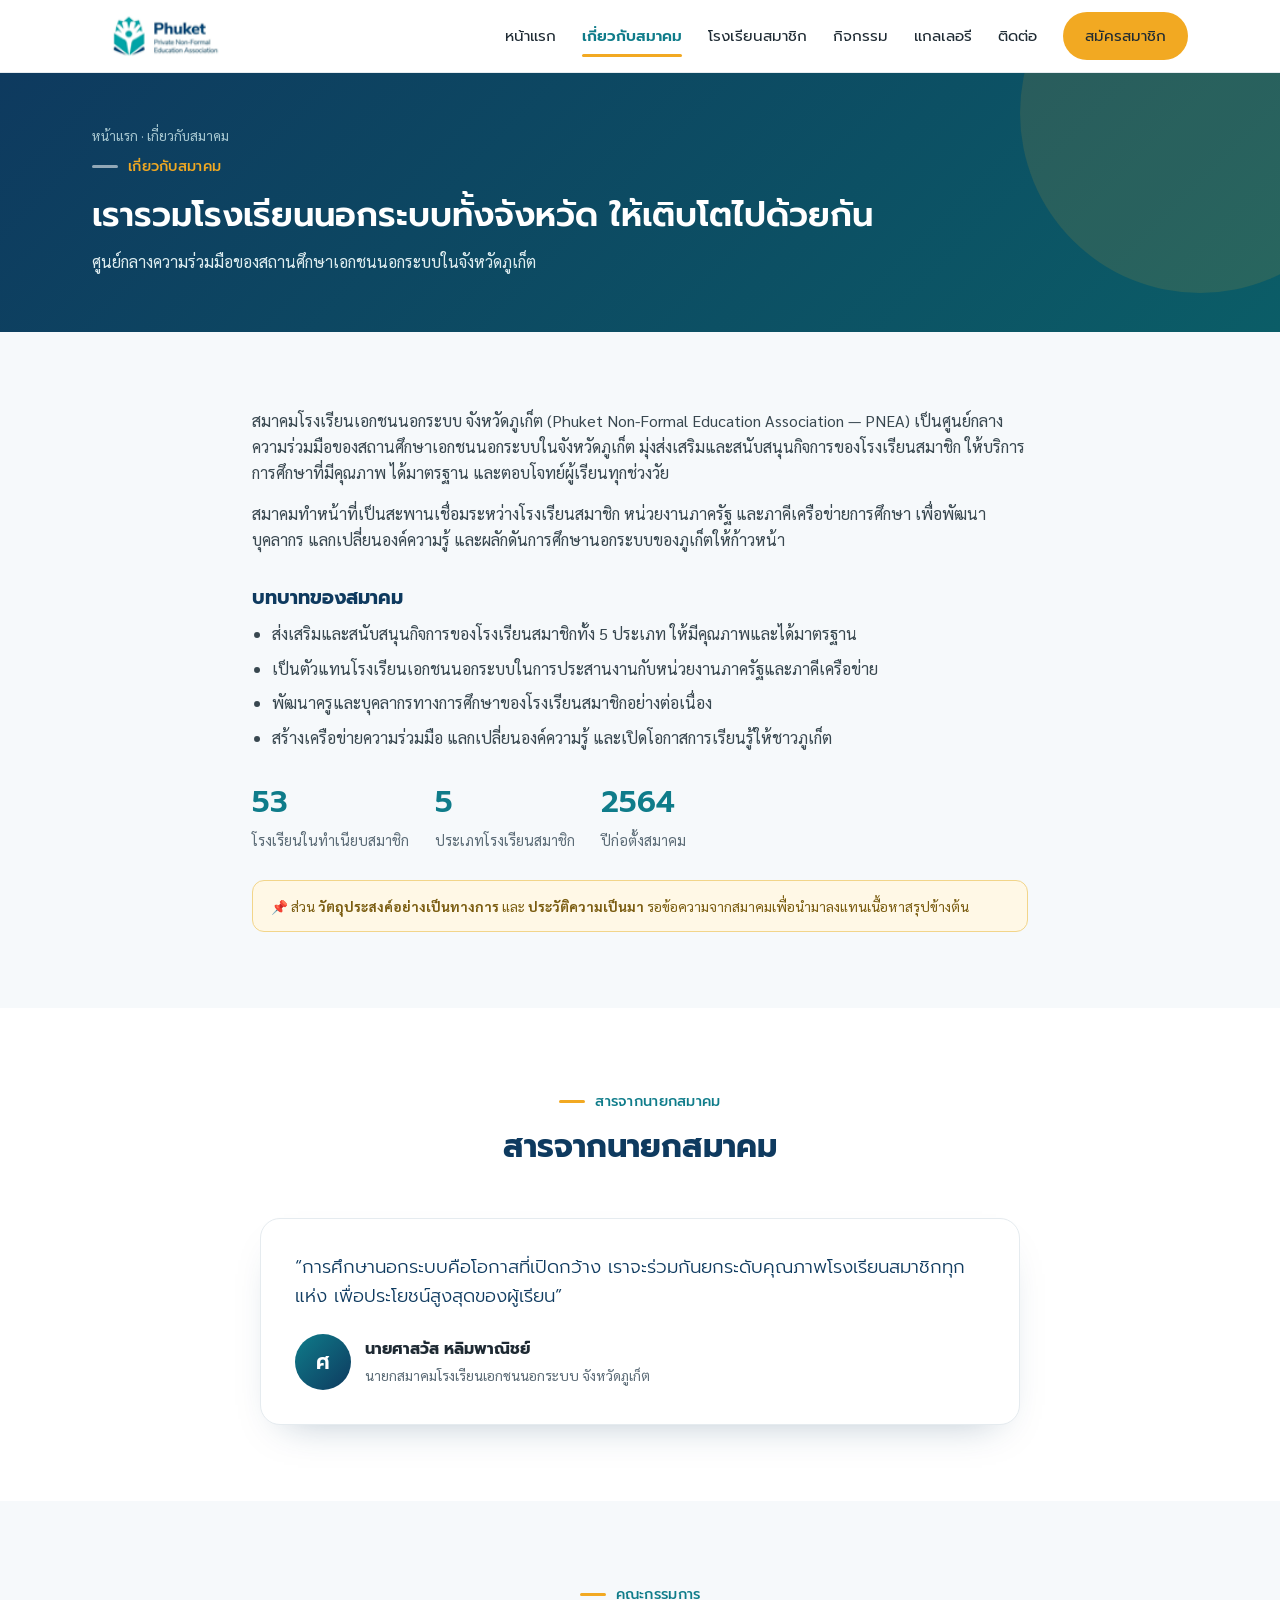
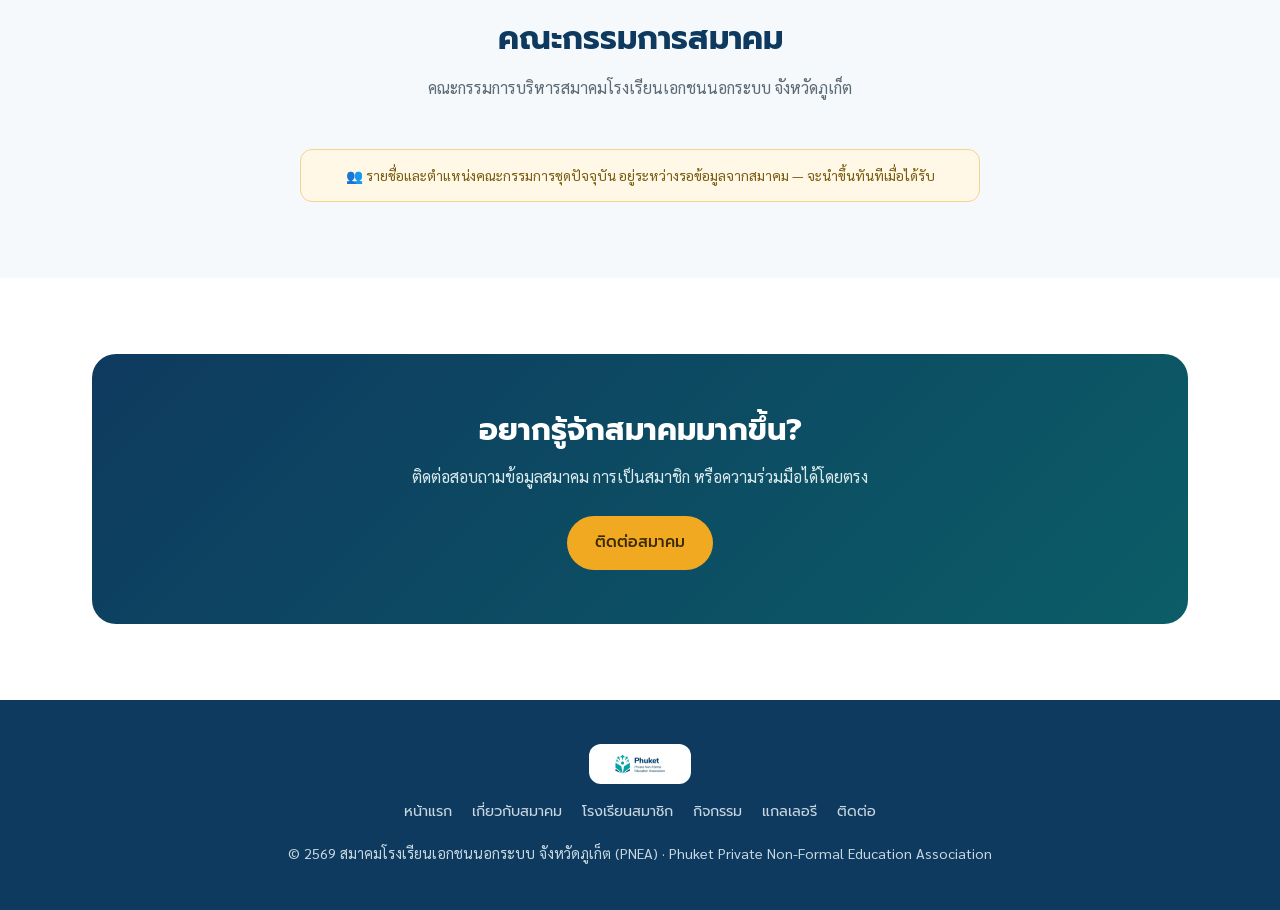
==== about.html @ 34551231 "content: ทำเนียบ 130 แห่ง — เพิ่มการ์ดจากทะเบียน สช." ====
<!DOCTYPE html>
<html lang="th">
<head>
<meta charset="UTF-8">
<meta name="viewport" content="width=device-width, initial-scale=1.0">
<title>เกี่ยวกับสมาคม | PNEA สมาคมโรงเรียนเอกชนนอกระบบ จังหวัดภูเก็ต</title>
<meta name="description" content="ทำความรู้จักสมาคมโรงเรียนเอกชนนอกระบบ จังหวัดภูเก็ต (PNEA) — บทบาท พันธกิจ และสารจากนายกสมาคม">
<link rel="preconnect" href="https://fonts.googleapis.com">
<link rel="preconnect" href="https://fonts.gstatic.com" crossorigin>
<link href="https://fonts.googleapis.com/css2?family=Prompt:wght@300;400;500;600;700&family=Sarabun:wght@300;400;500;600&display=swap" rel="stylesheet">
<!-- social/meta -->
<link rel="icon" type="image/png" href="img/favicon.png">
<link rel="apple-touch-icon" href="img/favicon.png">
<meta property="og:type" content="website">
<meta property="og:site_name" content="PNEA — สมาคมโรงเรียนเอกชนนอกระบบ จังหวัดภูเก็ต">
<meta property="og:locale" content="th_TH">
<meta property="og:title" content="เกี่ยวกับสมาคม | PNEA สมาคมโรงเรียนเอกชนนอกระบบ จังหวัดภูเก็ต">
<meta property="og:description" content="ทำความรู้จักสมาคมโรงเรียนเอกชนนอกระบบ จังหวัดภูเก็ต (PNEA) — บทบาท พันธกิจ และสารจากนายกสมาคม">
<meta property="og:url" content="https://satjah.github.io/phuket-pnea/about.html">
<meta property="og:image" content="https://satjah.github.io/phuket-pnea/img/og.jpg">
<meta name="twitter:card" content="summary_large_image">
<link rel="canonical" href="https://satjah.github.io/phuket-pnea/about.html">
<link rel="stylesheet" href="css/style.css">
</head>
<body>

<header>
  <nav class="wrap">
    <a class="logo" href="index.html">
      <img src="img/logo-nav.png" alt="PNEA – สมาคมโรงเรียนเอกชนนอกระบบ จังหวัดภูเก็ต" class="logo-img">
    </a>
    <div class="nav-links">
      <a href="index.html">หน้าแรก</a>
      <a href="about.html" class="active">เกี่ยวกับสมาคม</a>
      <a href="members.html">โรงเรียนสมาชิก</a>
      <a href="activities.html">กิจกรรม</a>
      <a href="gallery.html">แกลเลอรี</a>
      <a href="contact.html">ติดต่อ</a>
      <a href="members.html#join" class="btn btn-gold" style="padding:9px 20px">สมัครสมาชิก</a>
    </div>
    <button class="nav-toggle" aria-label="เมนู" aria-expanded="false">☰</button>
  </nav>
</header>

<div class="page-hero">
  <div class="wrap">
    <div class="crumb"><a href="index.html">หน้าแรก</a> · เกี่ยวกับสมาคม</div>
    <div class="eyebrow">เกี่ยวกับสมาคม</div>
    <h1>เรารวมโรงเรียนนอกระบบทั้งจังหวัด ให้เติบโตไปด้วยกัน</h1>
    <p>ศูนย์กลางความร่วมมือของสถานศึกษาเอกชนนอกระบบในจังหวัดภูเก็ต</p>
  </div>
</div>

<section>
  <div class="wrap prose">
    <p>สมาคมโรงเรียนเอกชนนอกระบบ จังหวัดภูเก็ต (Phuket Non-Formal Education Association — PNEA)
       เป็นศูนย์กลางความร่วมมือของสถานศึกษาเอกชนนอกระบบในจังหวัดภูเก็ต มุ่งส่งเสริมและสนับสนุนกิจการของโรงเรียนสมาชิก
       ให้บริการการศึกษาที่มีคุณภาพ ได้มาตรฐาน และตอบโจทย์ผู้เรียนทุกช่วงวัย</p>
    <p>สมาคมทำหน้าที่เป็นสะพานเชื่อมระหว่างโรงเรียนสมาชิก หน่วยงานภาครัฐ และภาคีเครือข่ายการศึกษา
       เพื่อพัฒนาบุคลากร แลกเปลี่ยนองค์ความรู้ และผลักดันการศึกษานอกระบบของภูเก็ตให้ก้าวหน้า</p>

    <h3>บทบาทของสมาคม</h3>
    <ul>
      <li>ส่งเสริมและสนับสนุนกิจการของโรงเรียนสมาชิกทั้ง 5 ประเภท ให้มีคุณภาพและได้มาตรฐาน</li>
      <li>เป็นตัวแทนโรงเรียนเอกชนนอกระบบในการประสานงานกับหน่วยงานภาครัฐและภาคีเครือข่าย</li>
      <li>พัฒนาครูและบุคลากรทางการศึกษาของโรงเรียนสมาชิกอย่างต่อเนื่อง</li>
      <li>สร้างเครือข่ายความร่วมมือ แลกเปลี่ยนองค์ความรู้ และเปิดโอกาสการเรียนรู้ให้ชาวภูเก็ต</li>
    </ul>

    <div class="stat-row">
      <div class="stat"><b class="n-schools">53</b><span>โรงเรียนในทำเนียบสมาชิก</span></div>
      <div class="stat"><b>5</b><span>ประเภทโรงเรียนสมาชิก</span></div>
      <div class="stat"><b>2564</b><span>ปีก่อตั้งสมาคม</span></div>
    </div>

    <div class="note">📌 ส่วน <b>วัตถุประสงค์อย่างเป็นทางการ</b> และ <b>ประวัติความเป็นมา</b> รอข้อความจากสมาคมเพื่อนำมาลงแทนเนื้อหาสรุปข้างต้น</div>
  </div>
</section>

<section class="sec-white">
  <div class="wrap">
    <div class="sec-head">
      <div class="eyebrow">สารจากนายกสมาคม</div>
      <h2>สารจากนายกสมาคม</h2>
    </div>
    <div class="about-card" style="max-width:760px;margin:0 auto">
      <div class="quote">“การศึกษานอกระบบคือโอกาสที่เปิดกว้าง เราจะร่วมกันยกระดับคุณภาพโรงเรียนสมาชิกทุกแห่ง เพื่อประโยชน์สูงสุดของผู้เรียน”</div>
      <div class="prez">
        <div class="avatar">ศ</div>
        <div>
          <b>นายศาสวัส หลิมพาณิชย์</b>
          <span>นายกสมาคมโรงเรียนเอกชนนอกระบบ จังหวัดภูเก็ต</span>
        </div>
      </div>
    </div>
  </div>
</section>

<section>
  <div class="wrap">
    <div class="sec-head">
      <div class="eyebrow">คณะกรรมการ</div>
      <h2>คณะกรรมการสมาคม</h2>
      <p>คณะกรรมการบริหารสมาคมโรงเรียนเอกชนนอกระบบ จังหวัดภูเก็ต</p>
    </div>
    <div class="note center">👥 รายชื่อและตำแหน่งคณะกรรมการชุดปัจจุบัน อยู่ระหว่างรอข้อมูลจากสมาคม — จะนำขึ้นทันทีเมื่อได้รับ</div>
  </div>
</section>

<section class="sec-white">
  <div class="wrap">
    <div class="join">
      <h2>อยากรู้จักสมาคมมากขึ้น?</h2>
      <p>ติดต่อสอบถามข้อมูลสมาคม การเป็นสมาชิก หรือความร่วมมือได้โดยตรง</p>
      <a href="contact.html" class="btn btn-gold">ติดต่อสมาคม</a>
    </div>
  </div>
</section>

<footer>
  <div class="wrap">
    <a class="logo foot-logo" href="index.html"><img src="img/logo-nav.png" alt="PNEA – สมาคมโรงเรียนเอกชนนอกระบบ จังหวัดภูเก็ต"></a>
    <div class="foot-nav">
      <a href="index.html">หน้าแรก</a>
      <a href="about.html">เกี่ยวกับสมาคม</a>
      <a href="members.html">โรงเรียนสมาชิก</a>
      <a href="activities.html">กิจกรรม</a>
      <a href="gallery.html">แกลเลอรี</a>
      <a href="contact.html">ติดต่อ</a>
    </div>
    <p>© 2569 สมาคมโรงเรียนเอกชนนอกระบบ จังหวัดภูเก็ต (PNEA) · Phuket Private Non-Formal Education Association</p>
  </div>
</footer>

<script src="js/main.js"></script>
</body>
</html>
---- css/style.css ----
/* PNEA — สมาคมโรงเรียนเอกชนนอกระบบ จังหวัดภูเก็ต
   stylesheet ร่วมของทุกหน้า (multi-page) */

:root{
  --navy:#0e3a5f; --teal:#0f7c8a; --teal-dk:#0b5d67;
  --gold:#f2a922; --gold-dk:#d68f10;
  --ink:#1e2a33; --muted:#5b6b76; --line:#e5ebef;
  --bg:#f6f9fb; --white:#ffffff;
  --wrap:1140px;
}
*{margin:0;padding:0;box-sizing:border-box}
html{scroll-behavior:smooth}
body{font-family:'Sarabun',system-ui,-apple-system,'Segoe UI',sans-serif;color:var(--ink);background:var(--bg);line-height:1.65}
/* ไทยมีสระบน+วรรณยุกต์ซ้อน 2 ชั้น — line-height 1.3 แบบ Latin จะชนกันเวลาพาดหัว 2 บรรทัด */
h1,h2,h3,.brand-name{font-family:'Prompt',sans-serif;line-height:1.45;text-wrap:balance}
a{color:inherit;text-decoration:none}
img{max-width:100%}
.wrap{max-width:var(--wrap);margin:0 auto;padding:0 22px}
.btn{display:inline-block;padding:12px 26px;border-radius:999px;font-family:'Prompt';font-weight:500;font-size:.98rem;transition:.2s;cursor:pointer;border:2px solid transparent}
.btn-gold{background:var(--gold);color:#3a2a00}
.btn-gold:hover{background:var(--gold-dk)}
.btn-ghost{border-color:rgba(255,255,255,.55);color:#fff}
.btn-ghost:hover{background:rgba(255,255,255,.12)}
.btn-line{border-color:var(--teal);color:var(--teal-dk)}
.btn-line:hover{background:var(--teal);color:#fff}
/* ห้าม letter-spacing กับตัวไทย — สระ/วรรณยุกต์จะลอยแยกจากพยัญชนะ ใช้ขีดทองนำสายตาแทน */
.eyebrow{display:inline-flex;align-items:center;gap:10px;font-family:'Prompt';font-weight:500;font-size:.9rem;letter-spacing:.02em;color:var(--teal)}
.eyebrow::before{content:"";width:26px;height:3px;border-radius:3px;background:var(--gold);flex:none}
.hero .eyebrow::before,.page-hero .eyebrow::before{background:rgba(255,255,255,.55)}

/* ===== NAV ===== */
header{position:sticky;top:0;z-index:50;background:rgba(255,255,255,.92);backdrop-filter:blur(8px);border-bottom:1px solid var(--line)}
nav{display:flex;align-items:center;justify-content:space-between;height:72px}
.logo{display:flex;align-items:center;gap:12px}
.logo-img{height:46px;width:auto;display:block}
.brand-name{font-weight:600;font-size:1.02rem;color:var(--navy);line-height:1.15}
.brand-name small{display:block;font-family:'Sarabun';font-weight:400;font-size:.72rem;color:var(--muted);letter-spacing:.02em}
.nav-links{display:flex;gap:26px;align-items:center}
.nav-links a{font-family:'Prompt';font-weight:400;font-size:.95rem;color:var(--ink);transition:.2s}
.nav-links a:hover{color:var(--teal)}
.nav-links a.active{color:var(--teal);font-weight:600}
.nav-links a.btn.active{color:#3a2a00}
.nav-toggle{display:none;font-size:1.6rem;background:none;border:none;color:var(--navy);cursor:pointer;line-height:1}
@media(min-width:901px){
  .nav-links a{position:relative}
  .nav-links a.active:not(.btn)::after{content:"";position:absolute;left:0;right:0;bottom:-8px;height:3px;border-radius:3px;background:var(--gold)}
}
@media(max-width:900px){
  .nav-toggle{display:block}
  .nav-links{display:none;position:absolute;top:72px;left:0;right:0;flex-direction:column;align-items:flex-start;gap:0;background:#fff;border-bottom:1px solid var(--line);padding:8px 22px 18px;box-shadow:0 18px 30px -22px rgba(14,58,95,.5)}
  .nav-links.open{display:flex}
  .nav-links a{padding:11px 0;width:100%;border-bottom:1px solid var(--line)}
  .nav-links a.btn{margin-top:12px;border-bottom:none;width:auto;padding:9px 20px}
}

/* ===== HERO (หน้าแรก) ===== */
.hero{position:relative;color:#fff;background:linear-gradient(135deg,var(--navy) 0%,var(--teal-dk) 60%,var(--teal) 100%);overflow:hidden}
.hero::after{content:"";position:absolute;right:-120px;top:-120px;width:420px;height:420px;border-radius:50%;background:rgba(242,169,34,.14)}
.hero::before{content:"";position:absolute;left:-90px;bottom:-140px;width:340px;height:340px;border-radius:50%;background:rgba(255,255,255,.06)}
.hero-inner{position:relative;z-index:2;padding:86px 0 96px;max-width:760px}
.hero .eyebrow{color:var(--gold)}
.hero h1{font-size:2.7rem;font-weight:600;margin:14px 0 18px}
.hero p{font-size:1.12rem;color:#dfeef1;max-width:620px;margin-bottom:32px}
.hero-cta{display:flex;gap:14px;flex-wrap:wrap}
/* ตัวเลขจริงใต้ CTA — จำนวนโรงเรียนถูก sync โดย scripts/build_members.py (class n-schools) */
.hero-stats{display:flex;gap:30px;margin-top:40px;flex-wrap:wrap}
.hero-stats .hs{padding-left:14px;border-left:2px solid rgba(242,169,34,.5)}
.hero-stats .hs b{display:block;font-family:'Prompt';font-weight:600;font-size:1.65rem;color:var(--gold);line-height:1.2}
.hero-stats .hs span{font-size:.84rem;color:#c8dfe4}
@media(max-width:600px){.hero h1{font-size:2rem}.hero-stats{gap:18px 26px;margin-top:32px}}

/* ===== PAGE HERO (หน้าใน) ===== */
.page-hero{position:relative;color:#fff;background:linear-gradient(135deg,var(--navy) 0%,var(--teal-dk) 100%);overflow:hidden}
.page-hero::after{content:"";position:absolute;right:-100px;top:-140px;width:360px;height:360px;border-radius:50%;background:rgba(242,169,34,.12)}
.page-hero .wrap{position:relative;z-index:2;padding:52px 22px 56px}
.page-hero .eyebrow{color:var(--gold)}
.page-hero h1{font-size:2.1rem;font-weight:600;margin:12px 0 10px}
.page-hero p{color:#dfeef1;max-width:640px}
.crumb{font-size:.84rem;color:#a9c9d2;margin-bottom:2px}
.crumb a:hover{color:#fff}
@media(max-width:600px){.page-hero h1{font-size:1.7rem}}

/* ===== SECTION ===== */
section{padding:76px 0}
section.tight{padding:56px 0}
.sec-head{text-align:center;max-width:680px;margin:0 auto 48px}
.sec-head h2{font-size:2rem;color:var(--navy);margin:10px 0 12px}
.sec-head p{color:var(--muted)}
.sec-white{background:var(--white)}
@media(max-width:600px){
  section{padding:52px 0}
  .sec-head{margin-bottom:32px}
}

/* ===== ABOUT ===== */
.about-grid{display:grid;grid-template-columns:1.1fr .9fr;gap:48px;align-items:center}
.about-grid p{margin-bottom:16px;color:#38474f}
.stat-row{display:flex;gap:26px;margin-top:26px;flex-wrap:wrap}
.stat b{font-family:'Prompt';font-weight:600;font-size:1.9rem;color:var(--teal);display:block}
.stat span{font-size:.9rem;color:var(--muted)}
.about-card{background:var(--white);border:1px solid var(--line);border-radius:20px;padding:34px;box-shadow:0 18px 40px -24px rgba(14,58,95,.35)}
.about-card .quote{font-family:'Prompt';font-weight:300;font-size:1.15rem;color:var(--navy);line-height:1.6;margin-bottom:22px}
.prez{display:flex;align-items:center;gap:14px}
.prez .avatar{width:56px;height:56px;border-radius:50%;background:linear-gradient(135deg,var(--teal),var(--navy));color:#fff;display:grid;place-items:center;font-family:'Prompt';font-weight:600;font-size:1.3rem}
.prez b{font-family:'Prompt';color:var(--ink);display:block}
.prez span{font-size:.86rem;color:var(--muted)}
@media(max-width:820px){.about-grid{grid-template-columns:1fr;gap:32px}}

/* กล่องข้อความยาว (หน้าเกี่ยวกับสมาคม) */
.prose{max-width:820px;margin:0 auto}
.prose h3{color:var(--navy);font-size:1.2rem;margin:30px 0 10px}
.prose p{color:#38474f;margin-bottom:14px}
.prose ul{margin:0 0 16px 20px;color:#38474f}
.prose li{margin-bottom:8px}

/* ===== CATEGORIES ===== */
.cat-grid{display:grid;grid-template-columns:repeat(5,1fr);gap:18px}
.cat{border:1px solid var(--line);border-radius:18px;padding:26px 18px;text-align:center;transition:.25s;background:var(--bg)}
.cat:hover{transform:translateY(-6px);box-shadow:0 22px 40px -26px rgba(15,124,138,.6);border-color:transparent}
.cat .ic{width:60px;height:60px;margin:0 auto 16px;border-radius:16px;display:grid;place-items:center;font-size:1.8rem;background:linear-gradient(135deg,#e8f5f7,#d5ebef)}
.cat h3{font-size:1.02rem;color:var(--navy);font-weight:600}
.cat p{font-size:.84rem;color:var(--muted);margin-top:6px}
@media(max-width:900px){.cat-grid{grid-template-columns:repeat(2,1fr)}}
@media(max-width:480px){.cat-grid{grid-template-columns:1fr}}

/* การ์ดประเภทสมาชิกแบบเต็ม (หน้าโรงเรียนสมาชิก) */
.cat-full{display:grid;grid-template-columns:repeat(2,1fr);gap:20px}
.cat-full .item{background:var(--white);border:1px solid var(--line);border-radius:18px;padding:26px;display:flex;gap:18px;align-items:flex-start}
.cat-full .ic{width:56px;height:56px;flex:none;border-radius:16px;display:grid;place-items:center;font-size:1.6rem;background:linear-gradient(135deg,#e8f5f7,#d5ebef)}
.cat-full h3{color:var(--navy);font-size:1.08rem;margin-bottom:6px}
.cat-full p{color:var(--muted);font-size:.92rem}
@media(max-width:820px){.cat-full{grid-template-columns:1fr}}

/* ===== ทำเนียบโรงเรียนสมาชิก (สร้างจาก data/schools/*.json) ===== */
.dir-tools{max-width:900px;margin:0 auto 30px;text-align:center}
/* 🔴 font-size ต้อง ≥16px ไม่งั้น iOS Safari ซูมหน้าจอเด้งทุกครั้งที่แตะช่องค้นหา */
#s-search{width:100%;max-width:520px;padding:13px 20px;border:1px solid var(--line);border-radius:999px;font-family:'Sarabun';font-size:16px;background:var(--white);color:var(--ink)}
#s-search:focus{outline:none;border-color:var(--teal);box-shadow:0 0 0 3px rgba(15,124,138,.12)}
.dir-filters{display:flex;flex-direction:column;gap:10px;align-items:center;margin:18px 0 12px}
.f-group{display:flex;flex-wrap:wrap;gap:8px;justify-content:center;align-items:center}
.f-label{font-family:'Prompt';font-size:.78rem;color:var(--muted);margin-right:4px}
.dir-empty{text-align:center;color:var(--muted);padding:34px 0}
.dir-filters .f{padding:7px 16px;border-radius:999px;border:1px solid var(--line);background:var(--white);font-family:'Prompt';font-size:.86rem;color:var(--muted);cursor:pointer;transition:.2s}
.dir-filters .f:hover{border-color:var(--teal);color:var(--teal-dk)}
.dir-filters .f.active{background:var(--teal);border-color:var(--teal);color:#fff}
.dir-count{font-size:.88rem;color:var(--muted)}
.dir-count b{font-family:'Prompt';color:var(--teal);font-size:1.05rem}
.dir-foot{max-width:760px;margin:30px auto 0;text-align:center;font-size:.85rem;color:var(--muted)}
.dir-foot a{color:var(--teal)}

.school-grid{display:grid;grid-template-columns:repeat(3,1fr);gap:20px}
@media(max-width:1000px){.school-grid{grid-template-columns:repeat(2,1fr)}}
@media(max-width:680px){.school-grid{grid-template-columns:1fr}}
.school{background:var(--white);border:1px solid var(--line);border-radius:18px;padding:22px;display:flex;flex-direction:column;transition:.25s}
.school:hover{box-shadow:0 22px 45px -30px rgba(14,58,95,.55);border-color:transparent}
.s-head{display:flex;gap:12px;align-items:flex-start}
.s-ic{width:42px;height:42px;flex:none;border-radius:12px;display:grid;place-items:center;font-size:1.25rem;background:linear-gradient(135deg,#e8f5f7,#d5ebef)}
.school h3{font-size:1rem;color:var(--navy);line-height:1.35}
.s-en{font-size:.78rem;color:var(--muted);margin-top:2px}
.s-cat{margin-left:auto;flex:none;font-family:'Prompt';font-size:.7rem;padding:4px 10px;border-radius:999px;background:#fdf3dd;color:#7a5c10;height:fit-content}
/* ป้ายแยกสมาชิกสมาคม ออกจากโรงเรียนที่ดึงมาจากทะเบียน สช. — ห้ามให้สองกลุ่มนี้ดูเหมือนกัน */
.s-badge{display:inline-block;margin-top:12px;font-family:'Prompt';font-size:.7rem;padding:3px 10px;border-radius:999px}
.s-badge.member{background:linear-gradient(135deg,#fdf3dd,#f8e6bd);color:#7a5c10;border:1px solid #eccf8e}
.s-badge.other{background:var(--bg);color:var(--muted);border:1px solid var(--line)}
.s-one{font-size:.9rem;color:#38474f;margin:12px 0}
.chips{display:flex;flex-wrap:wrap;gap:6px;margin-bottom:14px}
.chip{font-size:.74rem;padding:3px 10px;border-radius:999px;background:var(--bg);border:1px solid var(--line);color:var(--muted)}
.s-meta{font-size:.86rem;color:var(--muted);margin-bottom:14px}
.s-meta .m{display:flex;gap:8px;margin-bottom:6px;align-items:flex-start}
.s-meta .m span{flex:none}
.s-meta a{color:var(--teal-dk)}
.s-meta a:hover{color:var(--teal)}
.s-links{display:flex;flex-wrap:wrap;gap:8px;margin-top:auto}
.s-links a{font-family:'Prompt';font-size:.8rem;padding:6px 12px;border-radius:999px;border:1px solid var(--line);color:var(--teal-dk);transition:.2s}
.s-links a:hover{background:var(--teal);border-color:var(--teal);color:#fff}
/* สถานะ QA ภายใน — ต้องเห็นแต่ต้องไม่เด่นจนทำให้ทำเนียบดู "ยังไม่เสร็จ" */
.pending{display:inline-flex;align-items:center;gap:6px;margin-top:12px;font-size:.74rem;color:var(--muted)}
.pending::before{content:"";width:7px;height:7px;border-radius:50%;background:var(--gold);flex:none}

/* ===== ACTIVITIES ===== */
.act-grid{display:grid;grid-template-columns:repeat(3,1fr);gap:24px}
.act{background:var(--white);border:1px solid var(--line);border-radius:18px;overflow:hidden;transition:.25s;display:block}
.act:hover{box-shadow:0 22px 45px -28px rgba(14,58,95,.5)}
.act img.thumb{height:180px;width:100%;object-fit:cover;display:block}
.act .body{padding:22px}
.act .tag{font-size:.72rem;font-family:'Prompt';font-weight:600;letter-spacing:.06em;color:var(--gold-dk);text-transform:uppercase}
.act h3{font-size:1.06rem;color:var(--navy);margin:8px 0 8px}
.act p{font-size:.9rem;color:var(--muted)}
.act .more{display:inline-block;margin-top:12px;font-family:'Prompt';font-size:.86rem;color:var(--teal)}
@media(max-width:820px){.act-grid{grid-template-columns:1fr}}

/* รายการกิจกรรมแบบเต็ม (หน้ากิจกรรม) */
.act-row{display:grid;grid-template-columns:.9fr 1.1fr;gap:30px;align-items:center;background:var(--white);border:1px solid var(--line);border-radius:20px;overflow:hidden;margin-bottom:26px}
.act-row img{width:100%;height:100%;min-height:240px;object-fit:cover;display:block}
.act-row .body{padding:26px 30px 26px 6px}
.act-row .tag{font-size:.74rem;font-family:'Prompt';font-weight:600;letter-spacing:.06em;color:var(--gold-dk);text-transform:uppercase}
.act-row h3{font-size:1.25rem;color:var(--navy);margin:8px 0 10px}
.act-row p{color:#38474f;font-size:.96rem;margin-bottom:14px}
@media(max-width:820px){
  .act-row{grid-template-columns:1fr}
  .act-row img{min-height:200px}
  .act-row .body{padding:22px 24px 26px}
}

/* ===== GALLERY ===== */
.gallery-grid{display:grid;grid-template-columns:repeat(4,1fr);gap:12px}
.gallery-grid .gitem{display:block;border-radius:12px;overflow:hidden;aspect-ratio:4/3}
.gallery-grid img{width:100%;height:100%;object-fit:cover;transition:.35s}
.gallery-grid .gitem:hover img{transform:scale(1.07)}
@media(max-width:820px){.gallery-grid{grid-template-columns:repeat(2,1fr)}}

/* ===== JOIN ===== */
.join{background:linear-gradient(135deg,var(--navy),var(--teal-dk));color:#fff;border-radius:24px;padding:54px;text-align:center;position:relative;overflow:hidden}
.join h2{font-size:1.9rem;margin-bottom:12px}
.join p{color:#dbeaed;max-width:560px;margin:0 auto 26px}
@media(max-width:600px){.join{padding:38px 24px}}

/* ===== CONTACT ===== */
.contact-grid{display:grid;grid-template-columns:1fr 1fr;gap:44px}
.contact-item{display:flex;gap:14px;margin-bottom:20px;align-items:flex-start}
.contact-item .ic{width:44px;height:44px;flex:none;border-radius:12px;background:#e8f5f7;color:var(--teal-dk);display:grid;place-items:center;font-size:1.2rem}
.contact-item b{font-family:'Prompt';display:block;color:var(--navy)}
.contact-item span,.contact-item a{color:var(--muted);font-size:.94rem}
.contact-item a:hover{color:var(--teal)}
.map-ph{background:var(--bg);border:1px dashed var(--line);border-radius:18px;display:grid;place-items:center;color:#9fb0ba;font-family:'Prompt';min-height:260px;text-align:center;padding:20px}
.map-live{border-style:solid;cursor:pointer;transition:.2s;color:var(--muted)}
.map-live:hover{border-color:var(--teal);box-shadow:0 14px 30px -22px rgba(15,124,138,.5)}
@media(max-width:820px){.contact-grid{grid-template-columns:1fr;gap:28px}}

/* ===== FOOTER ===== */
footer{background:var(--navy);color:#c9d8e0;padding:44px 0;text-align:center;font-size:.9rem}
footer .logo{justify-content:center;margin-bottom:14px}
footer .brand-name{color:#fff}
footer a{color:var(--gold)}
.foot-logo img{height:40px;background:#fff;padding:9px 16px;border-radius:12px;display:block}
.foot-nav{display:flex;gap:20px;justify-content:center;flex-wrap:wrap;margin:16px 0 18px}
.foot-nav a{color:#c9d8e0;font-family:'Prompt';font-size:.9rem}
.foot-nav a:hover{color:#fff}

/* กล่องหมายเหตุ "รอข้อมูลจากสมาคม" */
.note{background:#fff8e6;border:1px solid #f2d58a;border-radius:12px;padding:14px 18px;font-size:.86rem;color:#7a5c10;margin-top:26px}
.note.center{max-width:680px;margin:26px auto 0;text-align:center}

/* ===== เคารพผู้ใช้ที่ปิดแอนิเมชันในระบบ ===== */
@media(prefers-reduced-motion:reduce){
  html{scroll-behavior:auto}
  *,*::before,*::after{transition:none!important;animation:none!important;transform:none!important}
}
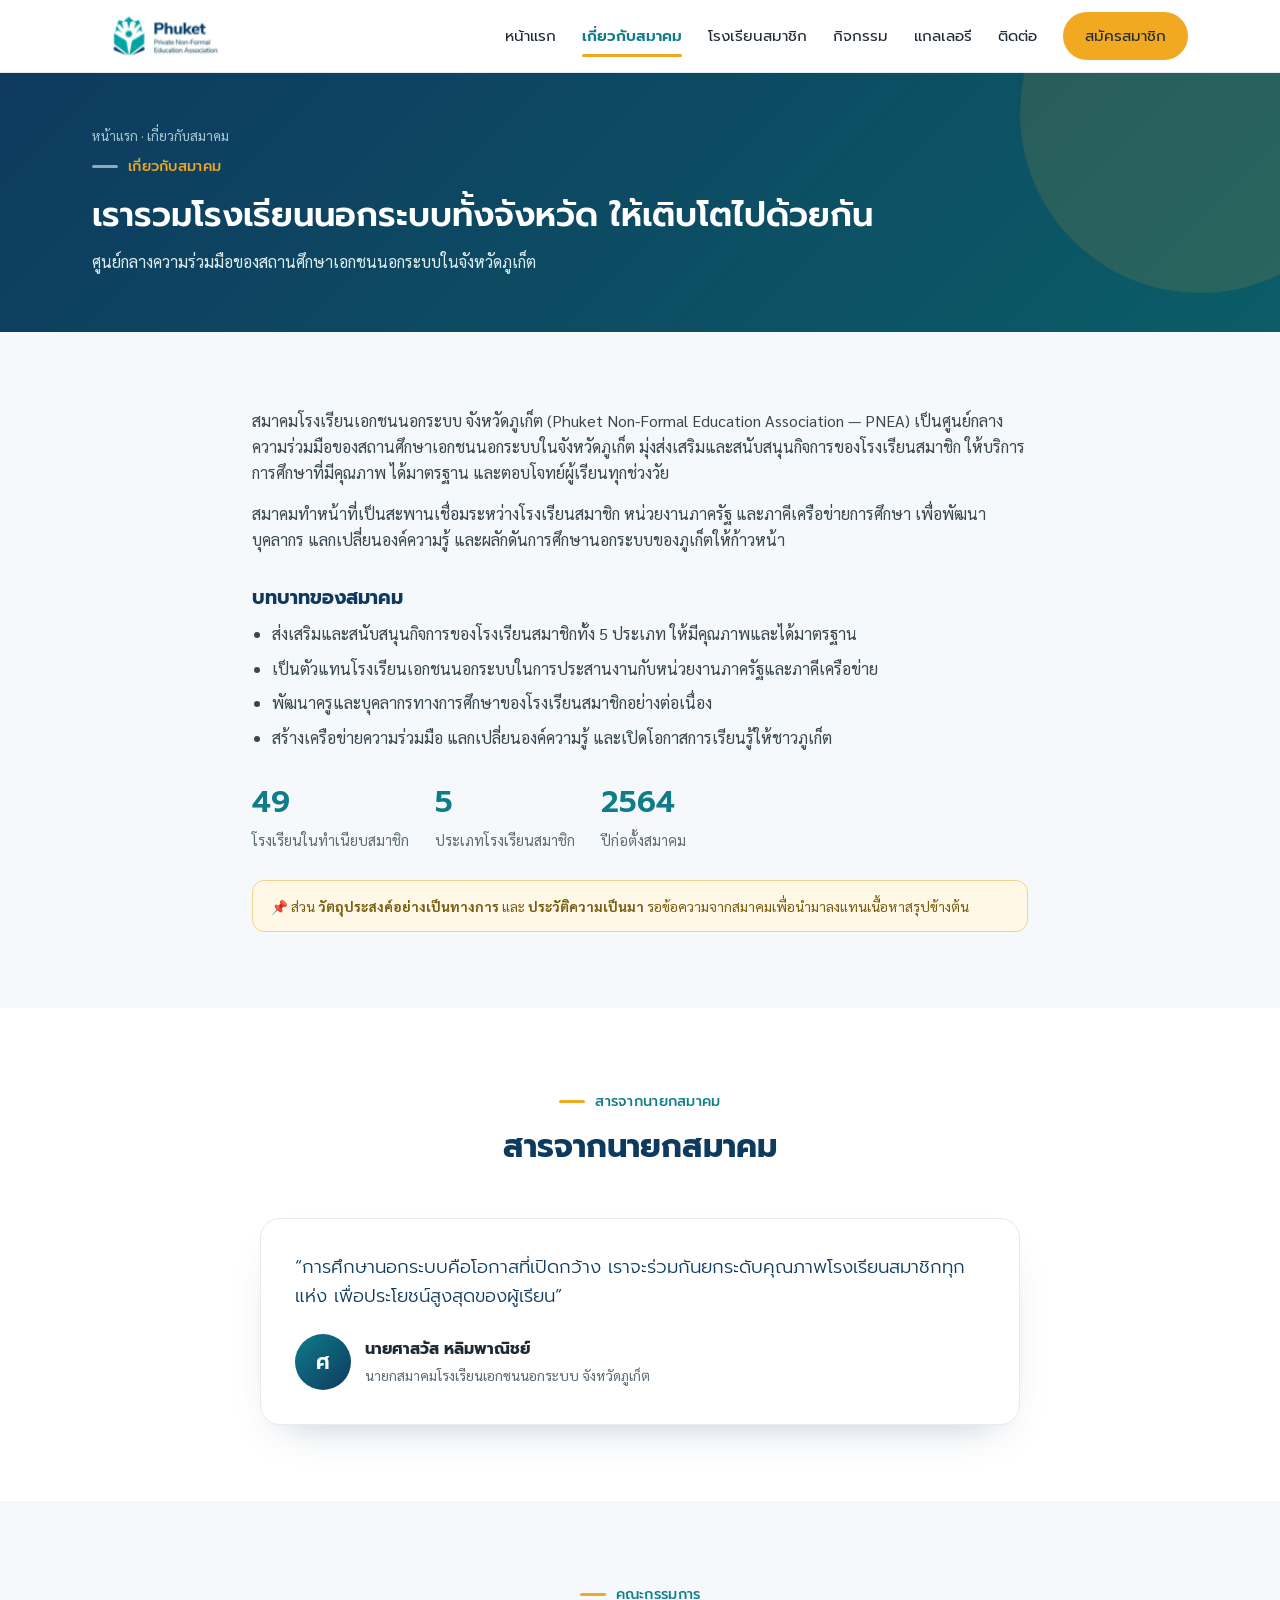
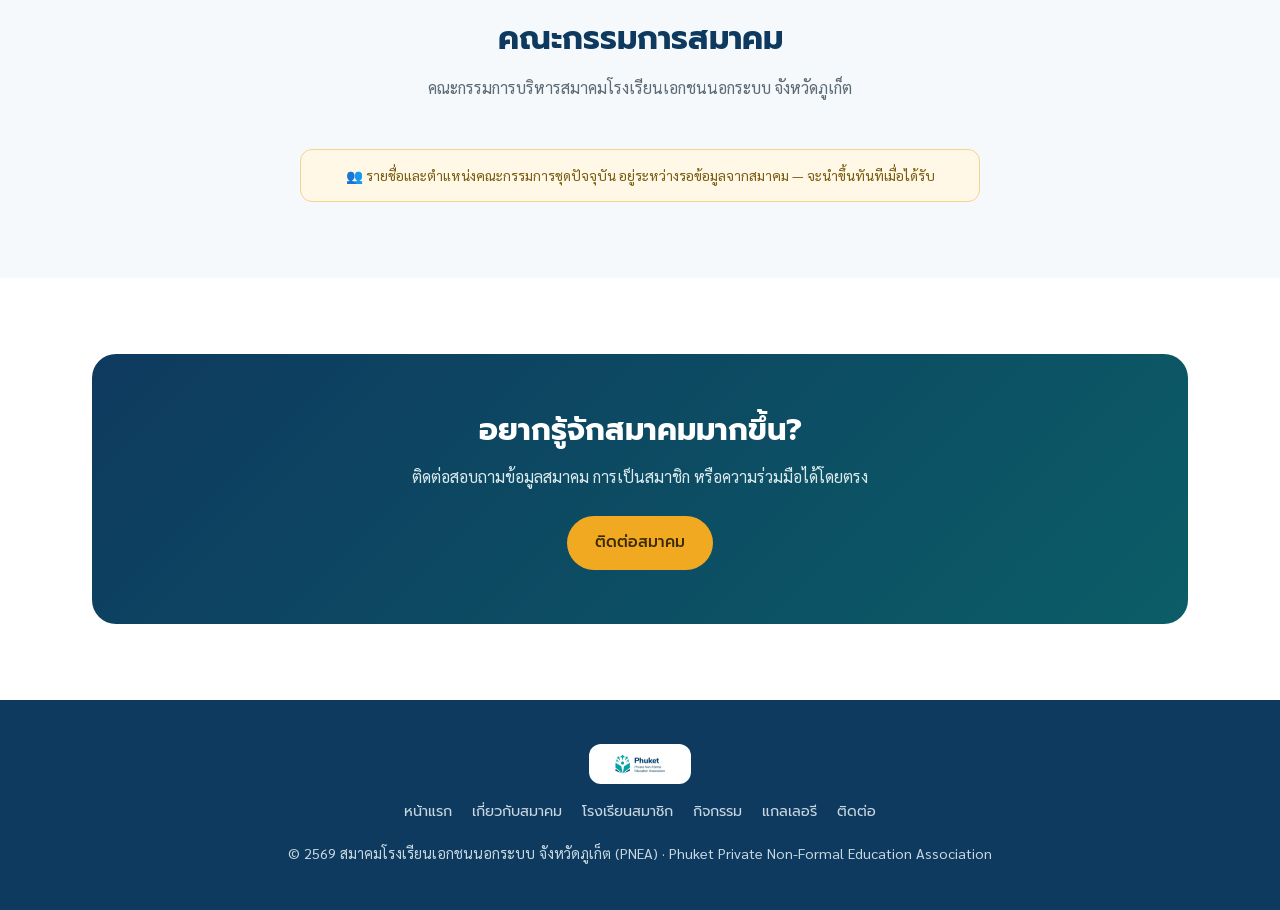
==== commit f6900a67: "fix: ลบการ์ดซ้ำ 4 แห่ง (ทำเนียบ 126)" ====
--- a/about.html
+++ b/about.html
@@ -68,7 +68,7 @@
     </ul>
 
     <div class="stat-row">
-      <div class="stat"><b class="n-schools">53</b><span>โรงเรียนในทำเนียบสมาชิก</span></div>
+      <div class="stat"><b class="n-schools">49</b><span>โรงเรียนในทำเนียบสมาชิก</span></div>
       <div class="stat"><b>5</b><span>ประเภทโรงเรียนสมาชิก</span></div>
       <div class="stat"><b>2564</b><span>ปีก่อตั้งสมาคม</span></div>
     </div>
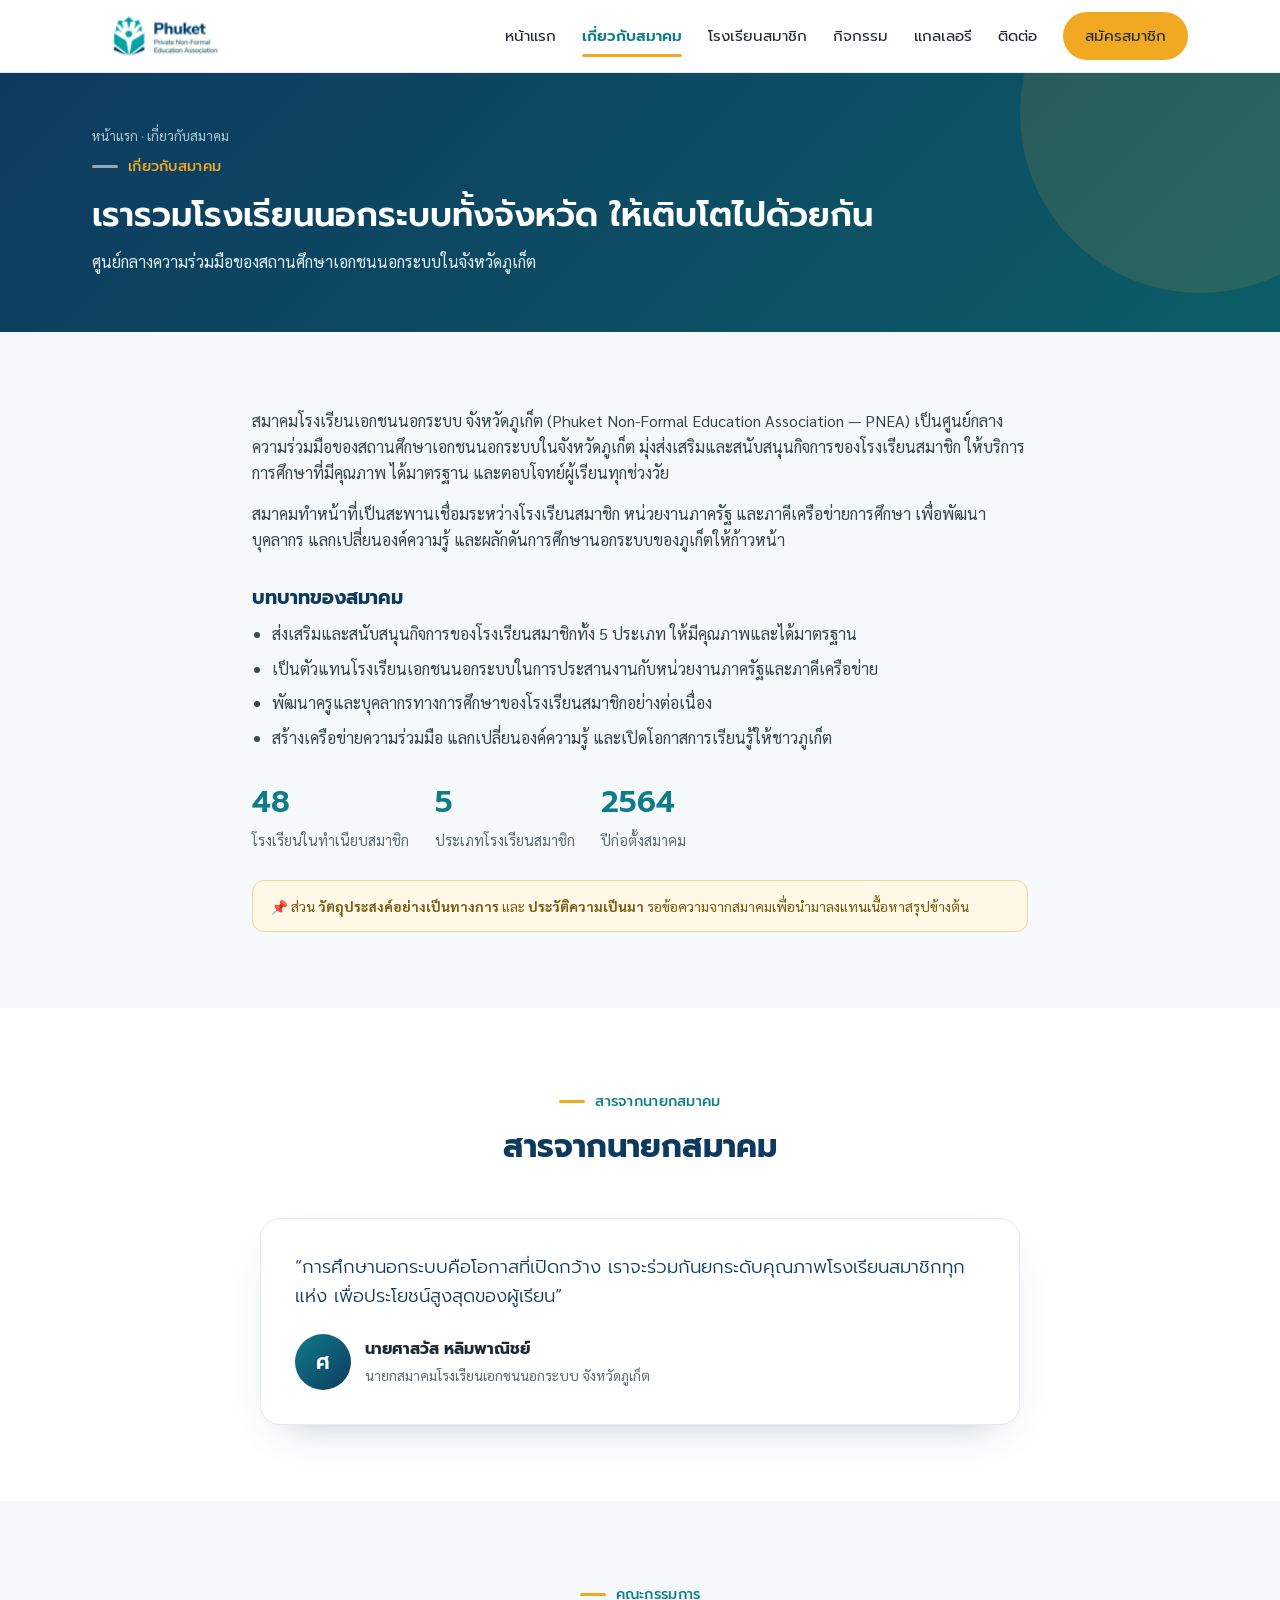
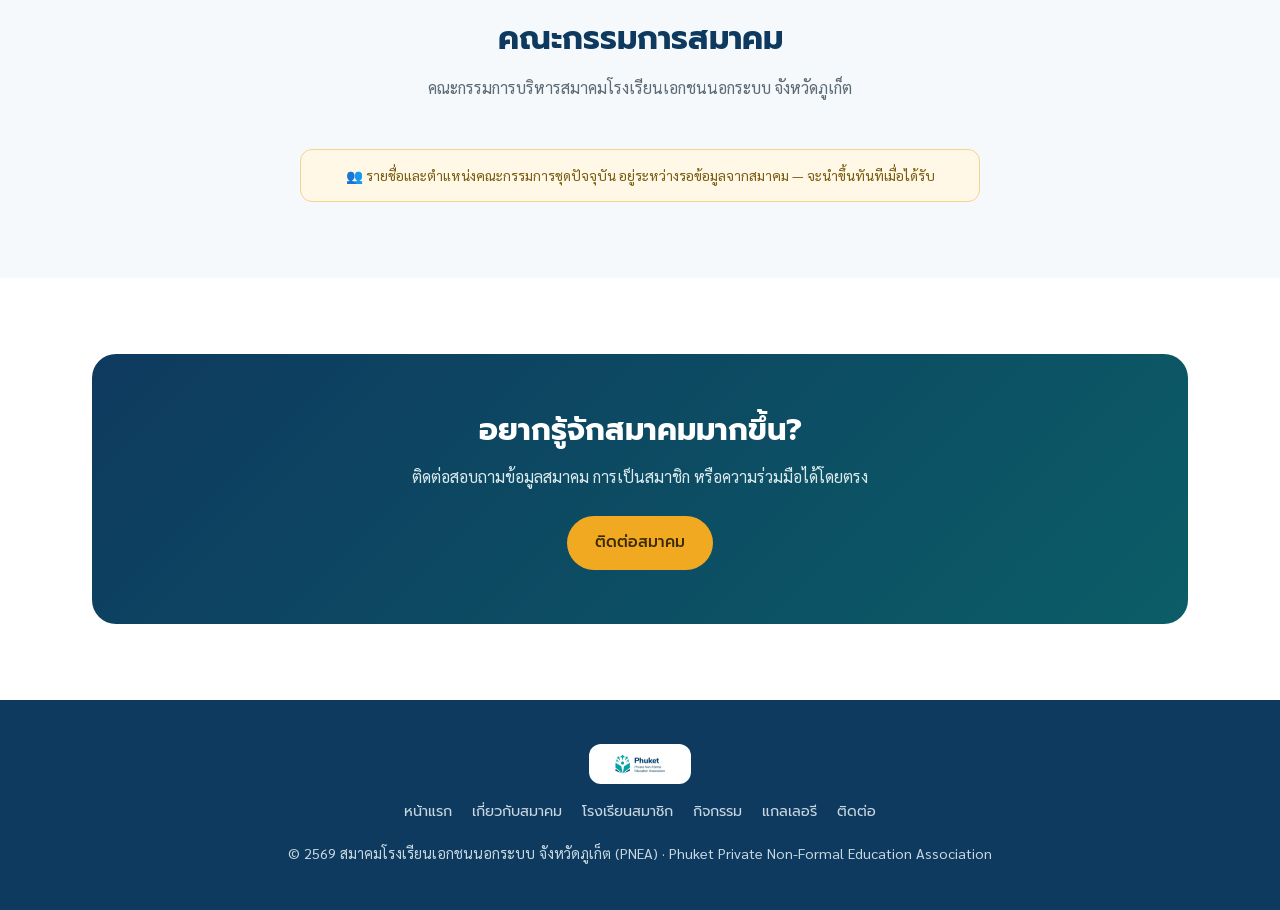
==== commit bfc2ea7e: "fix: รวมการ์ดซ้ำ 'สอนภาษาทาร์เก็ท' 2 ใบเป็นใบเดียว (ทำเนียบ 126→125 · สมาชิก 49→48)" ====
--- a/about.html
+++ b/about.html
@@ -68,7 +68,7 @@
     </ul>
 
     <div class="stat-row">
-      <div class="stat"><b class="n-schools">49</b><span>โรงเรียนในทำเนียบสมาชิก</span></div>
+      <div class="stat"><b class="n-schools">48</b><span>โรงเรียนในทำเนียบสมาชิก</span></div>
       <div class="stat"><b>5</b><span>ประเภทโรงเรียนสมาชิก</span></div>
       <div class="stat"><b>2564</b><span>ปีก่อตั้งสมาคม</span></div>
     </div>
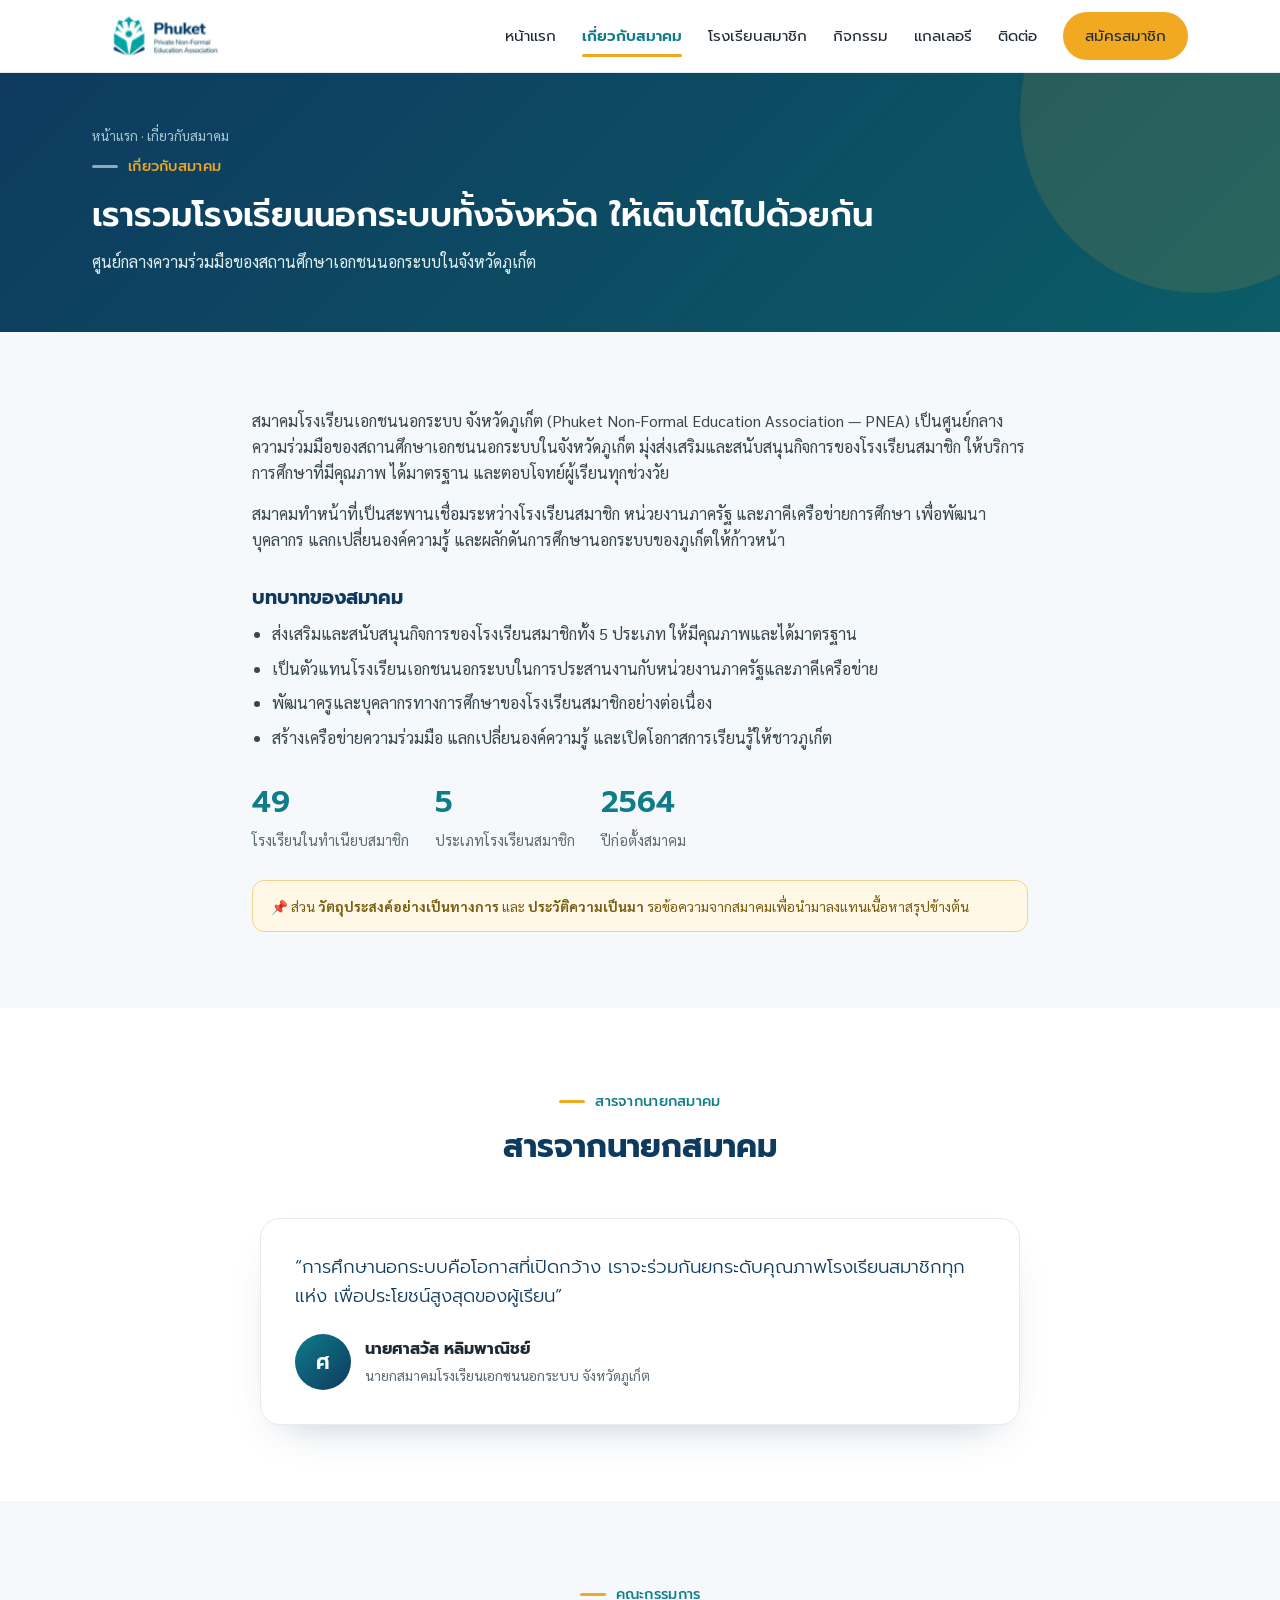
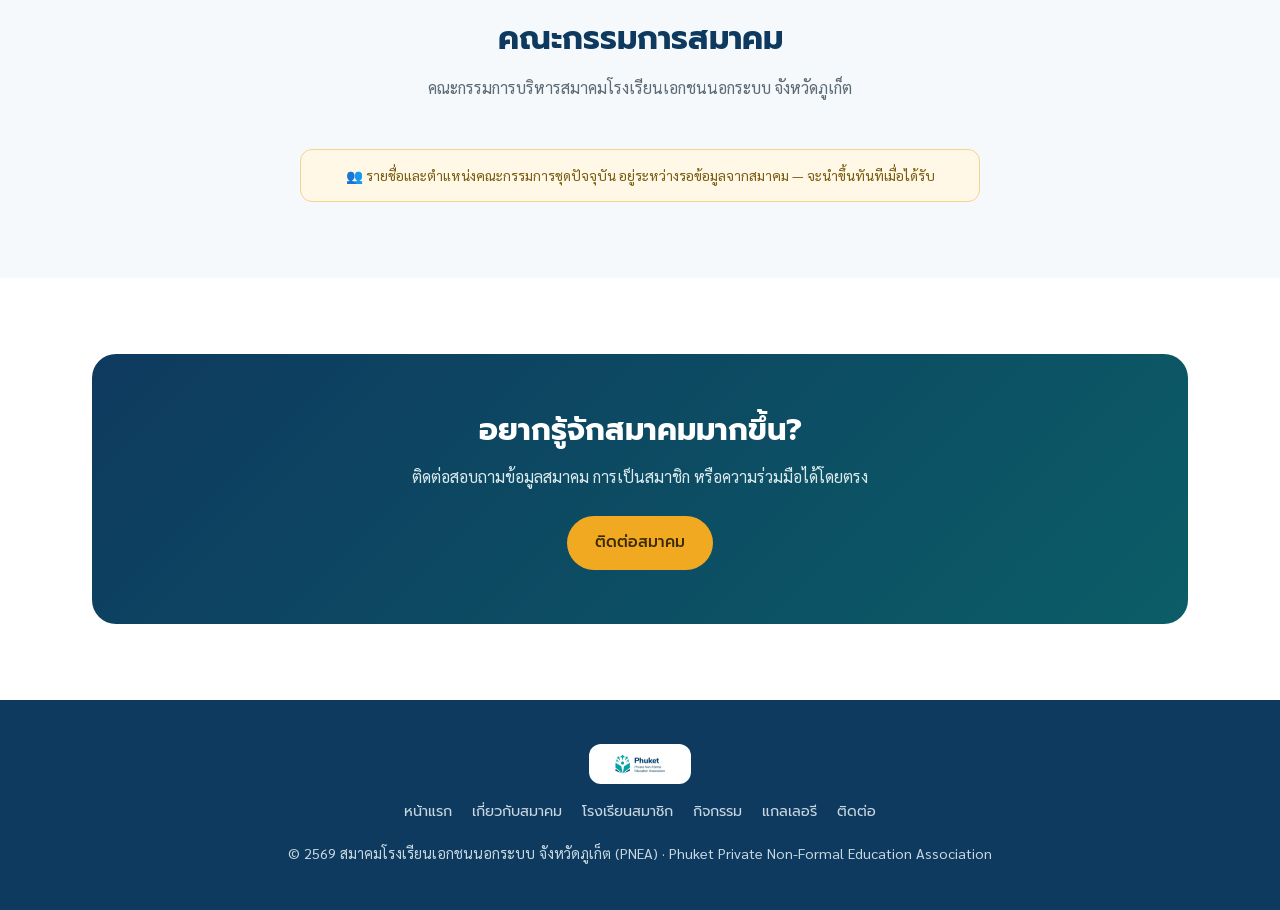
==== commit c756a6a3: "content: ยืนยันที่อยู่จากไดเรกทอรี สช. 5 แห่ง (ทำเนียบ 152→153 · สมาชิก 48→49)" ====
--- a/about.html
+++ b/about.html
@@ -68,7 +68,7 @@
     </ul>
 
     <div class="stat-row">
-      <div class="stat"><b class="n-schools">48</b><span>โรงเรียนในทำเนียบสมาชิก</span></div>
+      <div class="stat"><b class="n-schools">49</b><span>โรงเรียนในทำเนียบสมาชิก</span></div>
       <div class="stat"><b>5</b><span>ประเภทโรงเรียนสมาชิก</span></div>
       <div class="stat"><b>2564</b><span>ปีก่อตั้งสมาคม</span></div>
     </div>
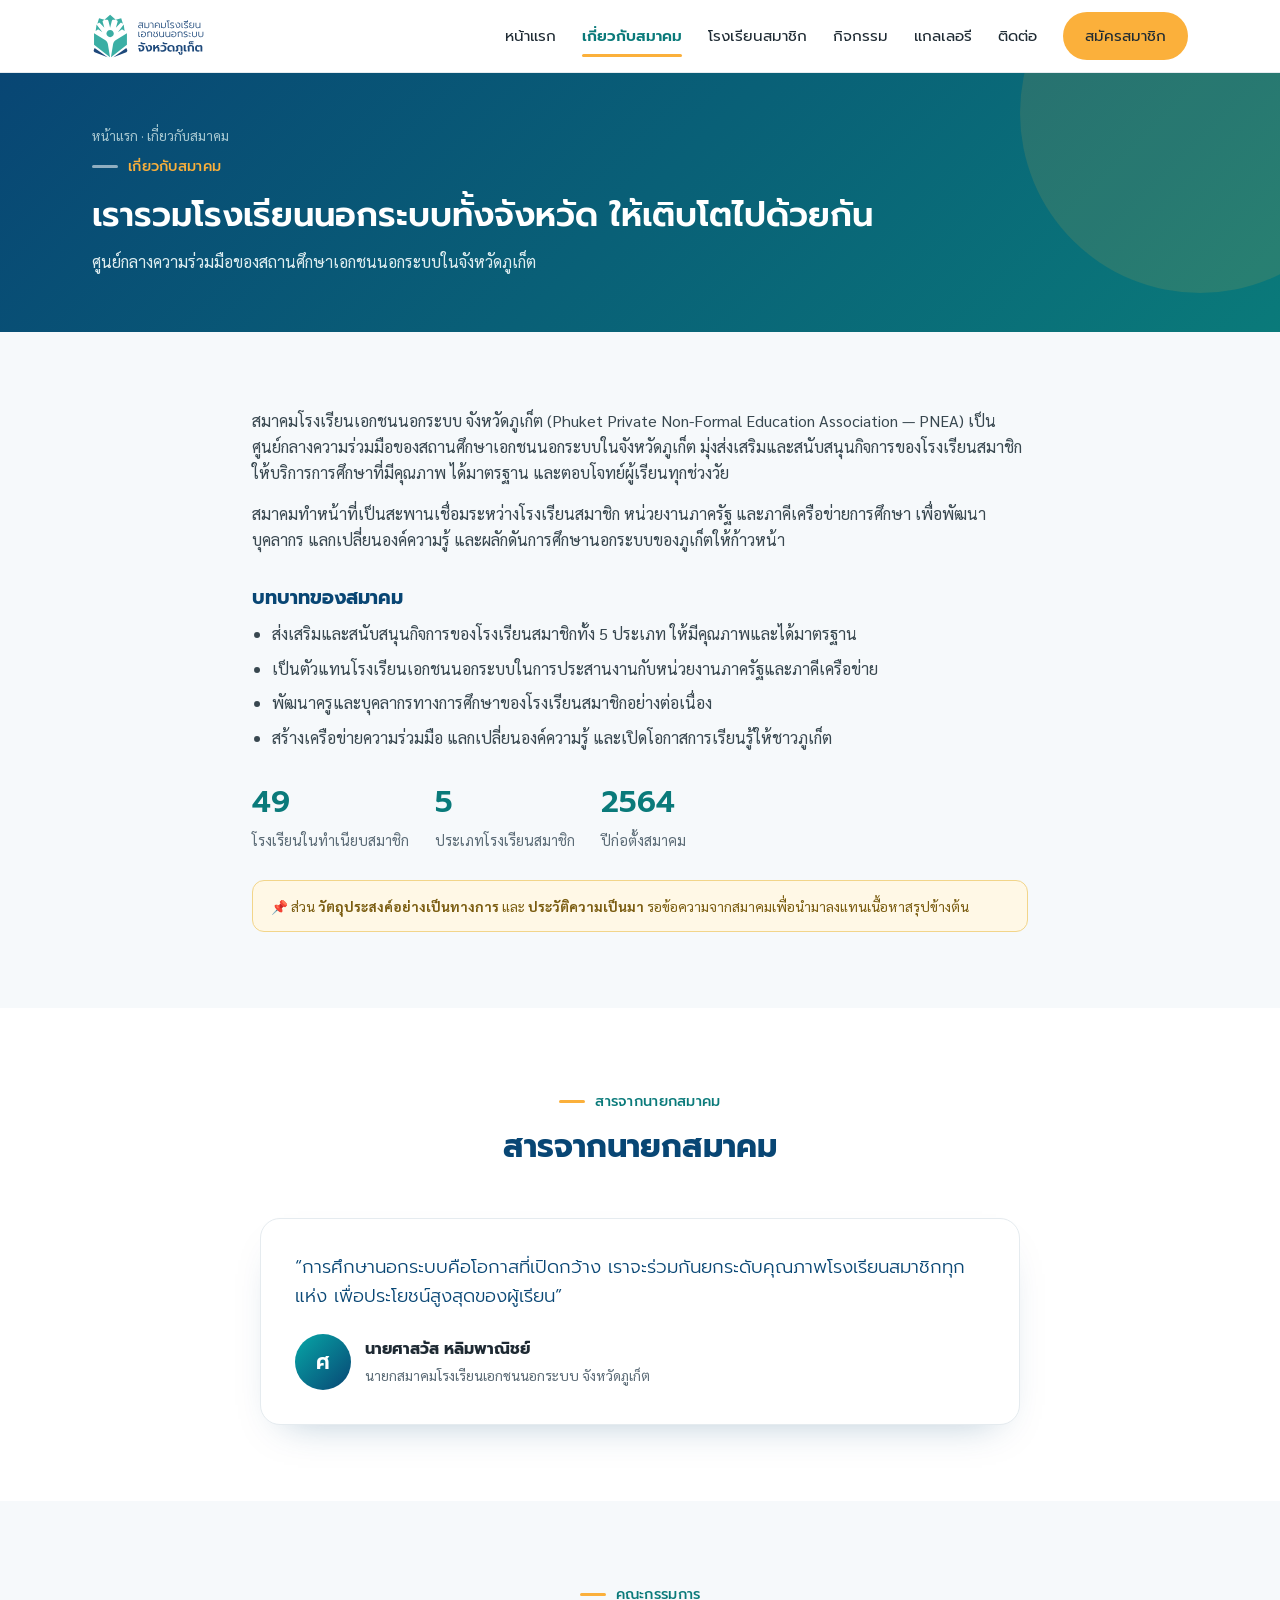
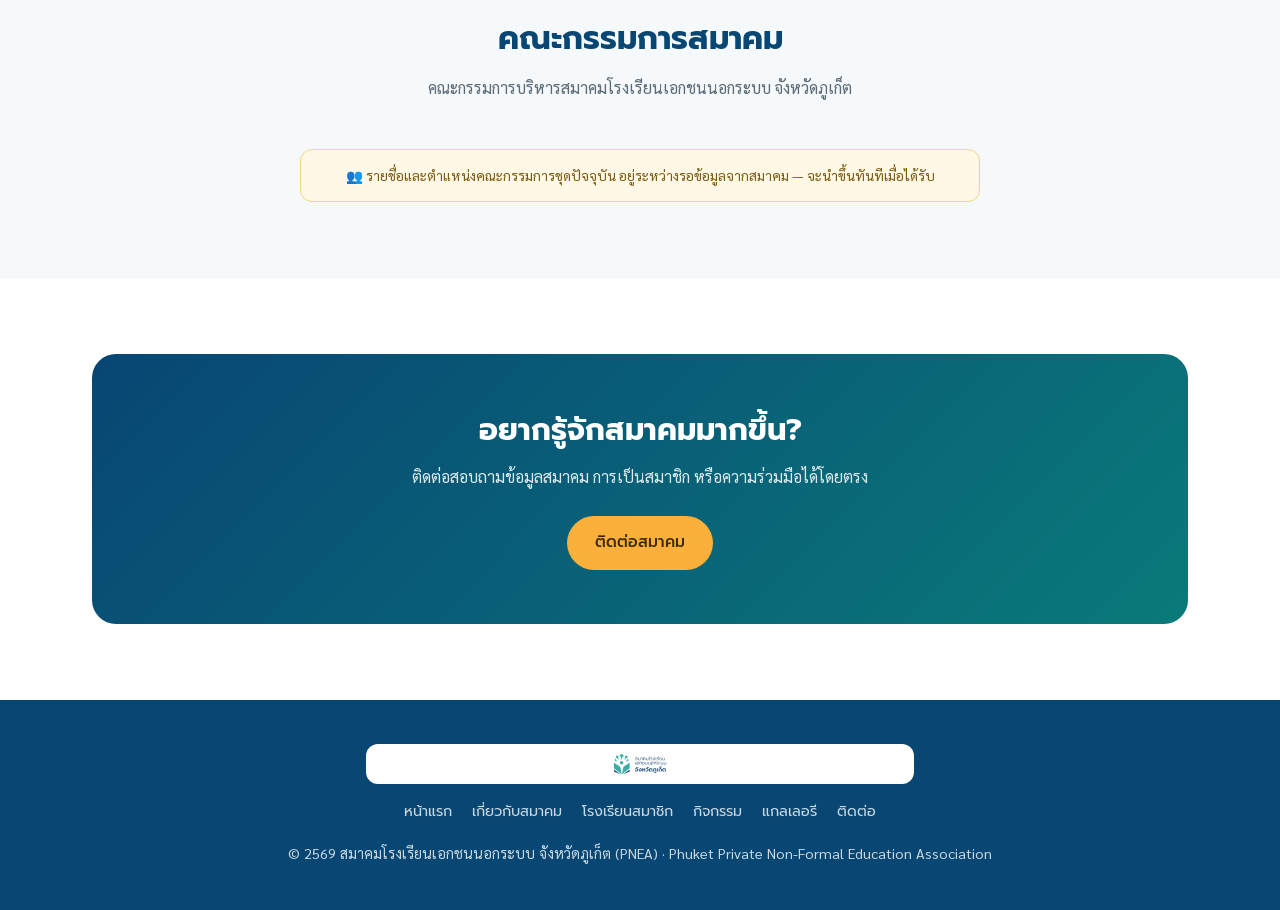
==== commit ccf86b1f: "brand: ใช้โลโก้ทางการจาก brand book (SVG เวกเตอร์ พื้นโปร่ง) + favicon ไอคอน + สีแบรนด์จริง (#07a7a7" ====
--- a/about.html
+++ b/about.html
@@ -9,8 +9,9 @@
 <link rel="preconnect" href="https://fonts.gstatic.com" crossorigin>
 <link href="https://fonts.googleapis.com/css2?family=Prompt:wght@300;400;500;600;700&family=Sarabun:wght@300;400;500;600&display=swap" rel="stylesheet">
 <!-- social/meta -->
-<link rel="icon" type="image/png" href="img/favicon.png">
-<link rel="apple-touch-icon" href="img/favicon.png">
+<link rel="icon" type="image/svg+xml" href="img/icon.svg">
+<link rel="icon" type="image/png" sizes="512x512" href="img/icon-512.png">
+<link rel="apple-touch-icon" href="img/icon-180.png">
 <meta property="og:type" content="website">
 <meta property="og:site_name" content="PNEA — สมาคมโรงเรียนเอกชนนอกระบบ จังหวัดภูเก็ต">
 <meta property="og:locale" content="th_TH">
@@ -27,7 +28,7 @@
 <header>
   <nav class="wrap">
     <a class="logo" href="index.html">
-      <img src="img/logo-nav.png" alt="PNEA – สมาคมโรงเรียนเอกชนนอกระบบ จังหวัดภูเก็ต" class="logo-img">
+      <img src="img/logo-th.svg" alt="PNEA – สมาคมโรงเรียนเอกชนนอกระบบ จังหวัดภูเก็ต" class="logo-img" width="548" height="223">
     </a>
     <div class="nav-links">
       <a href="index.html">หน้าแรก</a>
@@ -53,7 +54,7 @@
 
 <section>
   <div class="wrap prose">
-    <p>สมาคมโรงเรียนเอกชนนอกระบบ จังหวัดภูเก็ต (Phuket Non-Formal Education Association — PNEA)
+    <p>สมาคมโรงเรียนเอกชนนอกระบบ จังหวัดภูเก็ต (Phuket Private Non-Formal Education Association — PNEA)
        เป็นศูนย์กลางความร่วมมือของสถานศึกษาเอกชนนอกระบบในจังหวัดภูเก็ต มุ่งส่งเสริมและสนับสนุนกิจการของโรงเรียนสมาชิก
        ให้บริการการศึกษาที่มีคุณภาพ ได้มาตรฐาน และตอบโจทย์ผู้เรียนทุกช่วงวัย</p>
     <p>สมาคมทำหน้าที่เป็นสะพานเชื่อมระหว่างโรงเรียนสมาชิก หน่วยงานภาครัฐ และภาคีเครือข่ายการศึกษา
@@ -119,7 +120,7 @@
 
 <footer>
   <div class="wrap">
-    <a class="logo foot-logo" href="index.html"><img src="img/logo-nav.png" alt="PNEA – สมาคมโรงเรียนเอกชนนอกระบบ จังหวัดภูเก็ต"></a>
+    <a class="logo foot-logo" href="index.html"><img src="img/logo-th.svg" alt="PNEA – สมาคมโรงเรียนเอกชนนอกระบบ จังหวัดภูเก็ต" width="548" height="223"></a>
     <div class="foot-nav">
       <a href="index.html">หน้าแรก</a>
       <a href="about.html">เกี่ยวกับสมาคม</a>
--- a/css/style.css
+++ b/css/style.css
@@ -2,8 +2,10 @@
    stylesheet ร่วมของทุกหน้า (multi-page) */
 
 :root{
-  --navy:#0e3a5f; --teal:#0f7c8a; --teal-dk:#0b5d67;
-  --gold:#f2a922; --gold-dk:#d68f10;
+  /* สีทางการจาก brand book PNEA (9 ส.ค. 2569): teal #07a7a7 · navy #084674 · gold #fbb03b
+     --teal-dk = teal เข้มขึ้นสำหรับ "ตัวหนังสือบนพื้นขาว" — #07a7a7 ตรง ๆ ได้ contrast 2.99:1 ตกเกณฑ์ AA */
+  --navy:#084674; --teal:#07a7a7; --teal-dk:#0a7a7a;
+  --gold:#fbb03b; --gold-dk:#c77d0a;
   --ink:#1e2a33; --muted:#5b6b76; --line:#e5ebef;
   --bg:#f6f9fb; --white:#ffffff;
   --wrap:1140px;
@@ -24,7 +26,7 @@
 .btn-line{border-color:var(--teal);color:var(--teal-dk)}
 .btn-line:hover{background:var(--teal);color:#fff}
 /* ห้าม letter-spacing กับตัวไทย — สระ/วรรณยุกต์จะลอยแยกจากพยัญชนะ ใช้ขีดทองนำสายตาแทน */
-.eyebrow{display:inline-flex;align-items:center;gap:10px;font-family:'Prompt';font-weight:500;font-size:.9rem;letter-spacing:.02em;color:var(--teal)}
+.eyebrow{display:inline-flex;align-items:center;gap:10px;font-family:'Prompt';font-weight:500;font-size:.9rem;letter-spacing:.02em;color:var(--teal-dk)}
 .eyebrow::before{content:"";width:26px;height:3px;border-radius:3px;background:var(--gold);flex:none}
 .hero .eyebrow::before,.page-hero .eyebrow::before{background:rgba(255,255,255,.55)}
 
@@ -37,8 +39,8 @@
 .brand-name small{display:block;font-family:'Sarabun';font-weight:400;font-size:.72rem;color:var(--muted);letter-spacing:.02em}
 .nav-links{display:flex;gap:26px;align-items:center}
 .nav-links a{font-family:'Prompt';font-weight:400;font-size:.95rem;color:var(--ink);transition:.2s}
-.nav-links a:hover{color:var(--teal)}
-.nav-links a.active{color:var(--teal);font-weight:600}
+.nav-links a:hover{color:var(--teal-dk)}
+.nav-links a.active{color:var(--teal-dk);font-weight:600}
 .nav-links a.btn.active{color:#3a2a00}
 .nav-toggle{display:none;font-size:1.6rem;background:none;border:none;color:var(--navy);cursor:pointer;line-height:1}
 @media(min-width:901px){
@@ -47,7 +49,7 @@
 }
 @media(max-width:900px){
   .nav-toggle{display:block}
-  .nav-links{display:none;position:absolute;top:72px;left:0;right:0;flex-direction:column;align-items:flex-start;gap:0;background:#fff;border-bottom:1px solid var(--line);padding:8px 22px 18px;box-shadow:0 18px 30px -22px rgba(14,58,95,.5)}
+  .nav-links{display:none;position:absolute;top:72px;left:0;right:0;flex-direction:column;align-items:flex-start;gap:0;background:#fff;border-bottom:1px solid var(--line);padding:8px 22px 18px;box-shadow:0 18px 30px -22px rgba(8,70,116,.5)}
   .nav-links.open{display:flex}
   .nav-links a{padding:11px 0;width:100%;border-bottom:1px solid var(--line)}
   .nav-links a.btn{margin-top:12px;border-bottom:none;width:auto;padding:9px 20px}
@@ -55,7 +57,7 @@
 
 /* ===== HERO (หน้าแรก) ===== */
 .hero{position:relative;color:#fff;background:linear-gradient(135deg,var(--navy) 0%,var(--teal-dk) 60%,var(--teal) 100%);overflow:hidden}
-.hero::after{content:"";position:absolute;right:-120px;top:-120px;width:420px;height:420px;border-radius:50%;background:rgba(242,169,34,.14)}
+.hero::after{content:"";position:absolute;right:-120px;top:-120px;width:420px;height:420px;border-radius:50%;background:rgba(251,176,59,.14)}
 .hero::before{content:"";position:absolute;left:-90px;bottom:-140px;width:340px;height:340px;border-radius:50%;background:rgba(255,255,255,.06)}
 .hero-inner{position:relative;z-index:2;padding:86px 0 96px;max-width:760px}
 .hero .eyebrow{color:var(--gold)}
@@ -64,14 +66,14 @@
 .hero-cta{display:flex;gap:14px;flex-wrap:wrap}
 /* ตัวเลขจริงใต้ CTA — จำนวนโรงเรียนถูก sync โดย scripts/build_members.py (class n-schools) */
 .hero-stats{display:flex;gap:30px;margin-top:40px;flex-wrap:wrap}
-.hero-stats .hs{padding-left:14px;border-left:2px solid rgba(242,169,34,.5)}
+.hero-stats .hs{padding-left:14px;border-left:2px solid rgba(251,176,59,.5)}
 .hero-stats .hs b{display:block;font-family:'Prompt';font-weight:600;font-size:1.65rem;color:var(--gold);line-height:1.2}
 .hero-stats .hs span{font-size:.84rem;color:#c8dfe4}
 @media(max-width:600px){.hero h1{font-size:2rem}.hero-stats{gap:18px 26px;margin-top:32px}}
 
 /* ===== PAGE HERO (หน้าใน) ===== */
 .page-hero{position:relative;color:#fff;background:linear-gradient(135deg,var(--navy) 0%,var(--teal-dk) 100%);overflow:hidden}
-.page-hero::after{content:"";position:absolute;right:-100px;top:-140px;width:360px;height:360px;border-radius:50%;background:rgba(242,169,34,.12)}
+.page-hero::after{content:"";position:absolute;right:-100px;top:-140px;width:360px;height:360px;border-radius:50%;background:rgba(251,176,59,.12)}
 .page-hero .wrap{position:relative;z-index:2;padding:52px 22px 56px}
 .page-hero .eyebrow{color:var(--gold)}
 .page-hero h1{font-size:2.1rem;font-weight:600;margin:12px 0 10px}
@@ -96,9 +98,9 @@
 .about-grid{display:grid;grid-template-columns:1.1fr .9fr;gap:48px;align-items:center}
 .about-grid p{margin-bottom:16px;color:#38474f}
 .stat-row{display:flex;gap:26px;margin-top:26px;flex-wrap:wrap}
-.stat b{font-family:'Prompt';font-weight:600;font-size:1.9rem;color:var(--teal);display:block}
+.stat b{font-family:'Prompt';font-weight:600;font-size:1.9rem;color:var(--teal-dk);display:block}
 .stat span{font-size:.9rem;color:var(--muted)}
-.about-card{background:var(--white);border:1px solid var(--line);border-radius:20px;padding:34px;box-shadow:0 18px 40px -24px rgba(14,58,95,.35)}
+.about-card{background:var(--white);border:1px solid var(--line);border-radius:20px;padding:34px;box-shadow:0 18px 40px -24px rgba(8,70,116,.35)}
 .about-card .quote{font-family:'Prompt';font-weight:300;font-size:1.15rem;color:var(--navy);line-height:1.6;margin-bottom:22px}
 .prez{display:flex;align-items:center;gap:14px}
 .prez .avatar{width:56px;height:56px;border-radius:50%;background:linear-gradient(135deg,var(--teal),var(--navy));color:#fff;display:grid;place-items:center;font-family:'Prompt';font-weight:600;font-size:1.3rem}
@@ -116,7 +118,7 @@
 /* ===== CATEGORIES ===== */
 .cat-grid{display:grid;grid-template-columns:repeat(5,1fr);gap:18px}
 .cat{border:1px solid var(--line);border-radius:18px;padding:26px 18px;text-align:center;transition:.25s;background:var(--bg)}
-.cat:hover{transform:translateY(-6px);box-shadow:0 22px 40px -26px rgba(15,124,138,.6);border-color:transparent}
+.cat:hover{transform:translateY(-6px);box-shadow:0 22px 40px -26px rgba(7,167,167,.6);border-color:transparent}
 .cat .ic{width:60px;height:60px;margin:0 auto 16px;border-radius:16px;display:grid;place-items:center;font-size:1.8rem;background:linear-gradient(135deg,#e8f5f7,#d5ebef)}
 .cat h3{font-size:1.02rem;color:var(--navy);font-weight:600}
 .cat p{font-size:.84rem;color:var(--muted);margin-top:6px}
@@ -135,7 +137,7 @@
 .dir-tools{max-width:900px;margin:0 auto 30px;text-align:center}
 /* 🔴 font-size ต้อง ≥16px ไม่งั้น iOS Safari ซูมหน้าจอเด้งทุกครั้งที่แตะช่องค้นหา */
 #s-search{width:100%;max-width:520px;padding:13px 20px;border:1px solid var(--line);border-radius:999px;font-family:'Sarabun';font-size:16px;background:var(--white);color:var(--ink)}
-#s-search:focus{outline:none;border-color:var(--teal);box-shadow:0 0 0 3px rgba(15,124,138,.12)}
+#s-search:focus{outline:none;border-color:var(--teal);box-shadow:0 0 0 3px rgba(7,167,167,.12)}
 .dir-filters{display:flex;flex-direction:column;gap:10px;align-items:center;margin:18px 0 12px}
 .f-group{display:flex;flex-wrap:wrap;gap:8px;justify-content:center;align-items:center}
 .f-label{font-family:'Prompt';font-size:.78rem;color:var(--muted);margin-right:4px}
@@ -144,15 +146,15 @@
 .dir-filters .f:hover{border-color:var(--teal);color:var(--teal-dk)}
 .dir-filters .f.active{background:var(--teal);border-color:var(--teal);color:#fff}
 .dir-count{font-size:.88rem;color:var(--muted)}
-.dir-count b{font-family:'Prompt';color:var(--teal);font-size:1.05rem}
+.dir-count b{font-family:'Prompt';color:var(--teal-dk);font-size:1.05rem}
 .dir-foot{max-width:760px;margin:30px auto 0;text-align:center;font-size:.85rem;color:var(--muted)}
-.dir-foot a{color:var(--teal)}
+.dir-foot a{color:var(--teal-dk)}
 
 .school-grid{display:grid;grid-template-columns:repeat(3,1fr);gap:20px}
 @media(max-width:1000px){.school-grid{grid-template-columns:repeat(2,1fr)}}
 @media(max-width:680px){.school-grid{grid-template-columns:1fr}}
 .school{background:var(--white);border:1px solid var(--line);border-radius:18px;padding:22px;display:flex;flex-direction:column;transition:.25s}
-.school:hover{box-shadow:0 22px 45px -30px rgba(14,58,95,.55);border-color:transparent}
+.school:hover{box-shadow:0 22px 45px -30px rgba(8,70,116,.55);border-color:transparent}
 .s-head{display:flex;gap:12px;align-items:flex-start}
 .s-ic{width:42px;height:42px;flex:none;border-radius:12px;display:grid;place-items:center;font-size:1.25rem;background:linear-gradient(135deg,#e8f5f7,#d5ebef)}
 .school h3{font-size:1rem;color:var(--navy);line-height:1.35}
@@ -169,7 +171,7 @@
 .s-meta .m{display:flex;gap:8px;margin-bottom:6px;align-items:flex-start}
 .s-meta .m span{flex:none}
 .s-meta a{color:var(--teal-dk)}
-.s-meta a:hover{color:var(--teal)}
+.s-meta a:hover{color:var(--teal-dk)}
 .s-links{display:flex;flex-wrap:wrap;gap:8px;margin-top:auto}
 .s-links a{font-family:'Prompt';font-size:.8rem;padding:6px 12px;border-radius:999px;border:1px solid var(--line);color:var(--teal-dk);transition:.2s}
 .s-links a:hover{background:var(--teal);border-color:var(--teal);color:#fff}
@@ -180,13 +182,13 @@
 /* ===== ACTIVITIES ===== */
 .act-grid{display:grid;grid-template-columns:repeat(3,1fr);gap:24px}
 .act{background:var(--white);border:1px solid var(--line);border-radius:18px;overflow:hidden;transition:.25s;display:block}
-.act:hover{box-shadow:0 22px 45px -28px rgba(14,58,95,.5)}
+.act:hover{box-shadow:0 22px 45px -28px rgba(8,70,116,.5)}
 .act img.thumb{height:180px;width:100%;object-fit:cover;display:block}
 .act .body{padding:22px}
 .act .tag{font-size:.72rem;font-family:'Prompt';font-weight:600;letter-spacing:.06em;color:var(--gold-dk);text-transform:uppercase}
 .act h3{font-size:1.06rem;color:var(--navy);margin:8px 0 8px}
 .act p{font-size:.9rem;color:var(--muted)}
-.act .more{display:inline-block;margin-top:12px;font-family:'Prompt';font-size:.86rem;color:var(--teal)}
+.act .more{display:inline-block;margin-top:12px;font-family:'Prompt';font-size:.86rem;color:var(--teal-dk)}
 @media(max-width:820px){.act-grid{grid-template-columns:1fr}}
 
 /* รายการกิจกรรมแบบเต็ม (หน้ากิจกรรม) */
@@ -221,10 +223,10 @@
 .contact-item .ic{width:44px;height:44px;flex:none;border-radius:12px;background:#e8f5f7;color:var(--teal-dk);display:grid;place-items:center;font-size:1.2rem}
 .contact-item b{font-family:'Prompt';display:block;color:var(--navy)}
 .contact-item span,.contact-item a{color:var(--muted);font-size:.94rem}
-.contact-item a:hover{color:var(--teal)}
+.contact-item a:hover{color:var(--teal-dk)}
 .map-ph{background:var(--bg);border:1px dashed var(--line);border-radius:18px;display:grid;place-items:center;color:#9fb0ba;font-family:'Prompt';min-height:260px;text-align:center;padding:20px}
 .map-live{border-style:solid;cursor:pointer;transition:.2s;color:var(--muted)}
-.map-live:hover{border-color:var(--teal);box-shadow:0 14px 30px -22px rgba(15,124,138,.5)}
+.map-live:hover{border-color:var(--teal);box-shadow:0 14px 30px -22px rgba(7,167,167,.5)}
 @media(max-width:820px){.contact-grid{grid-template-columns:1fr;gap:28px}}
 
 /* ===== FOOTER ===== */
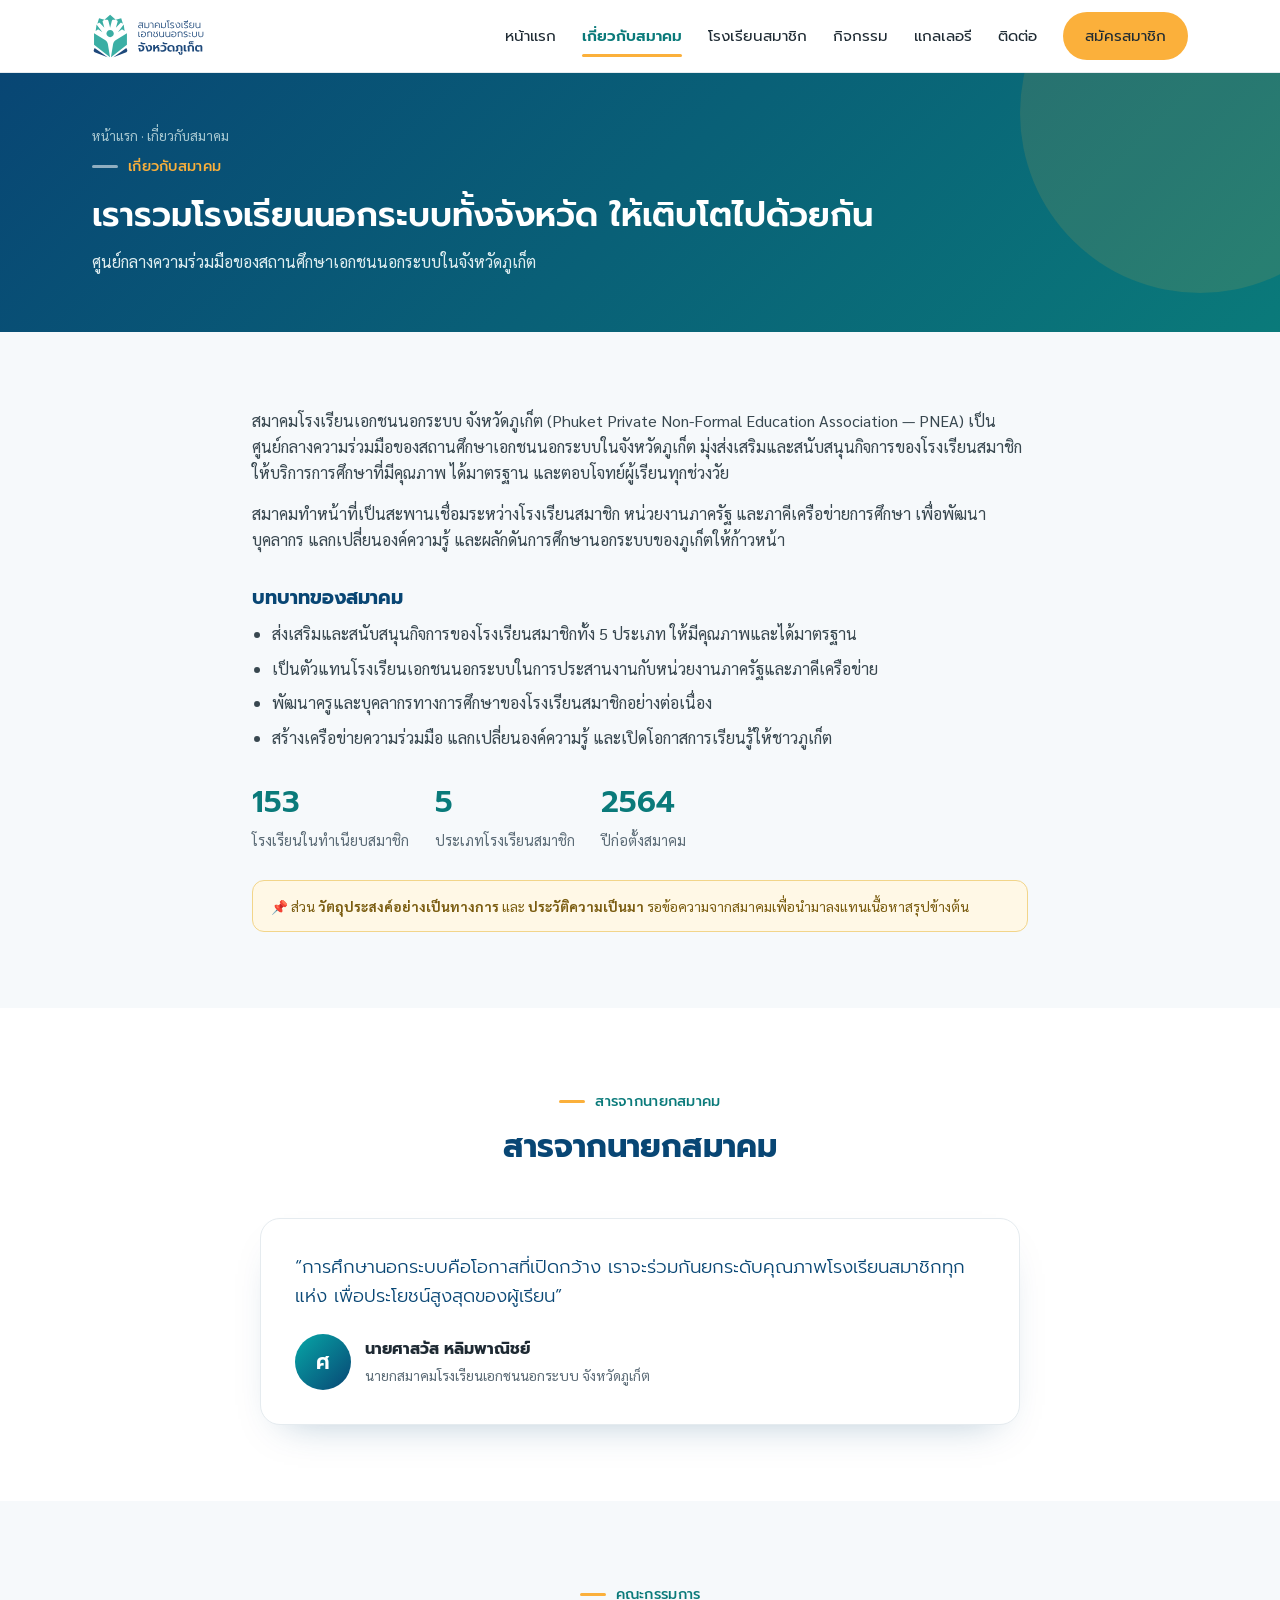
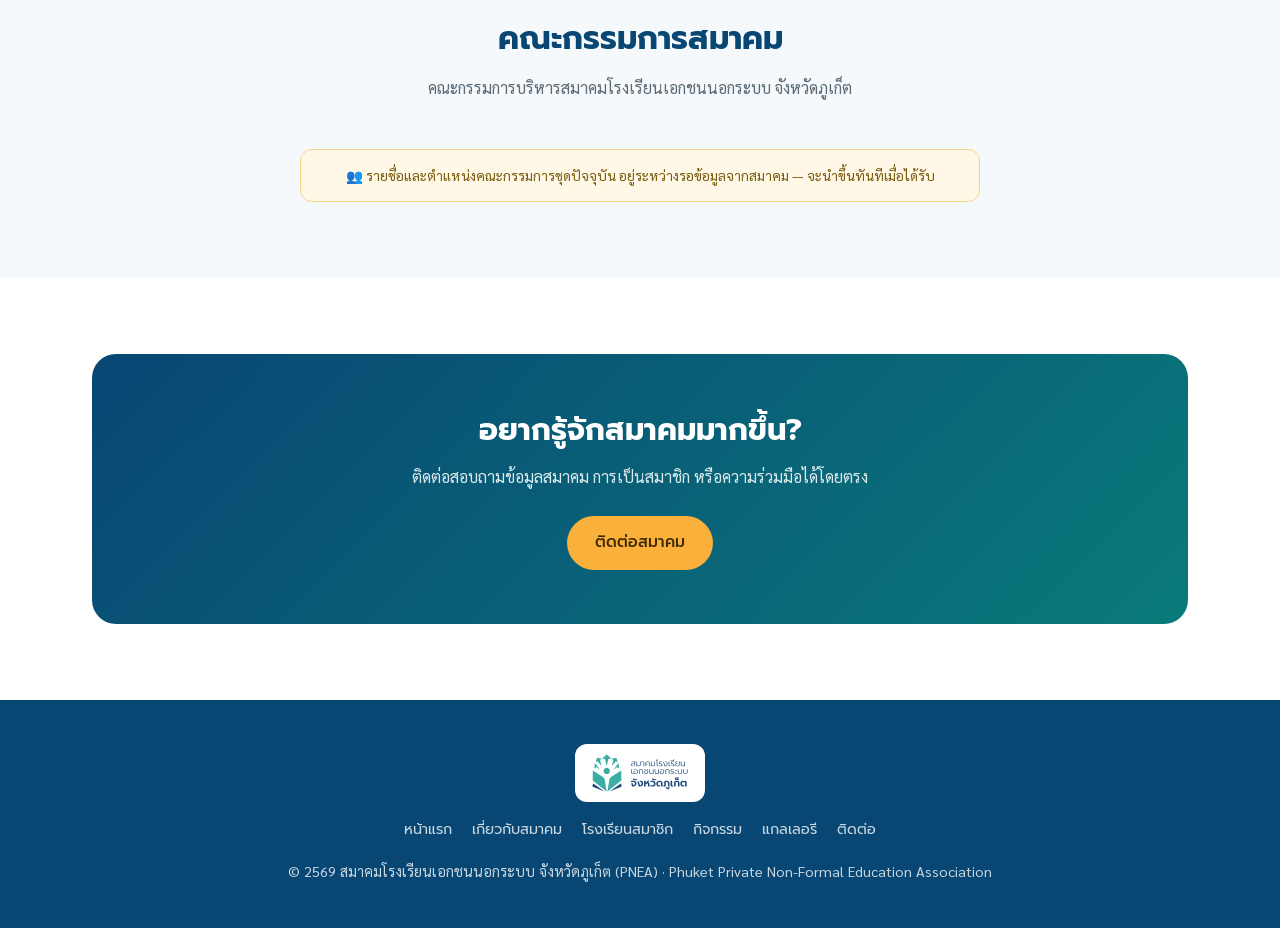
==== commit 4df218be: "content: เบอร์จากทะเบียนสมาคม (เบอร์บนเว็บ 36→105) + ทุกโรงเรียนเป็นสมาชิกสมาคมตามมติ" ====
--- a/about.html
+++ b/about.html
@@ -69,7 +69,7 @@
     </ul>
 
     <div class="stat-row">
-      <div class="stat"><b class="n-schools">49</b><span>โรงเรียนในทำเนียบสมาชิก</span></div>
+      <div class="stat"><b class="n-schools">153</b><span>โรงเรียนในทำเนียบสมาชิก</span></div>
       <div class="stat"><b>5</b><span>ประเภทโรงเรียนสมาชิก</span></div>
       <div class="stat"><b>2564</b><span>ปีก่อตั้งสมาคม</span></div>
     </div>
--- a/css/style.css
+++ b/css/style.css
@@ -234,7 +234,11 @@
 footer .logo{justify-content:center;margin-bottom:14px}
 footer .brand-name{color:#fff}
 footer a{color:var(--gold)}
-.foot-logo img{height:40px;background:#fff;padding:9px 16px;border-radius:12px;display:block}
+/* กำหนดขนาดตรง ๆ ไม่พึ่ง width:auto — ทั้งไฟล์ตั้ง border-box ไว้ height จึงรวม padding
+   แล้วเบราว์เซอร์คำนวณ width:auto ของ SVG ไม่ออก · 130x58 = เนื้อ 98x40 = อัตราส่วน 2.45 ตรงไฟล์
+   🔴 max-width:none จำเป็น — กฎรวม img{max-width:100%} ไปอิงความกว้างของ <a> ที่เป็น flex แล้ววัดได้ 0
+   ทำให้โลโก้ยุบเหลือ 32px (เท่ากับ padding ล้วน) ทั้งที่ตั้ง width:130px ไว้แล้ว */
+.foot-logo img{width:130px;height:58px;max-width:none;background:#fff;padding:9px 16px;border-radius:12px;display:block}
 .foot-nav{display:flex;gap:20px;justify-content:center;flex-wrap:wrap;margin:16px 0 18px}
 .foot-nav a{color:#c9d8e0;font-family:'Prompt';font-size:.9rem}
 .foot-nav a:hover{color:#fff}
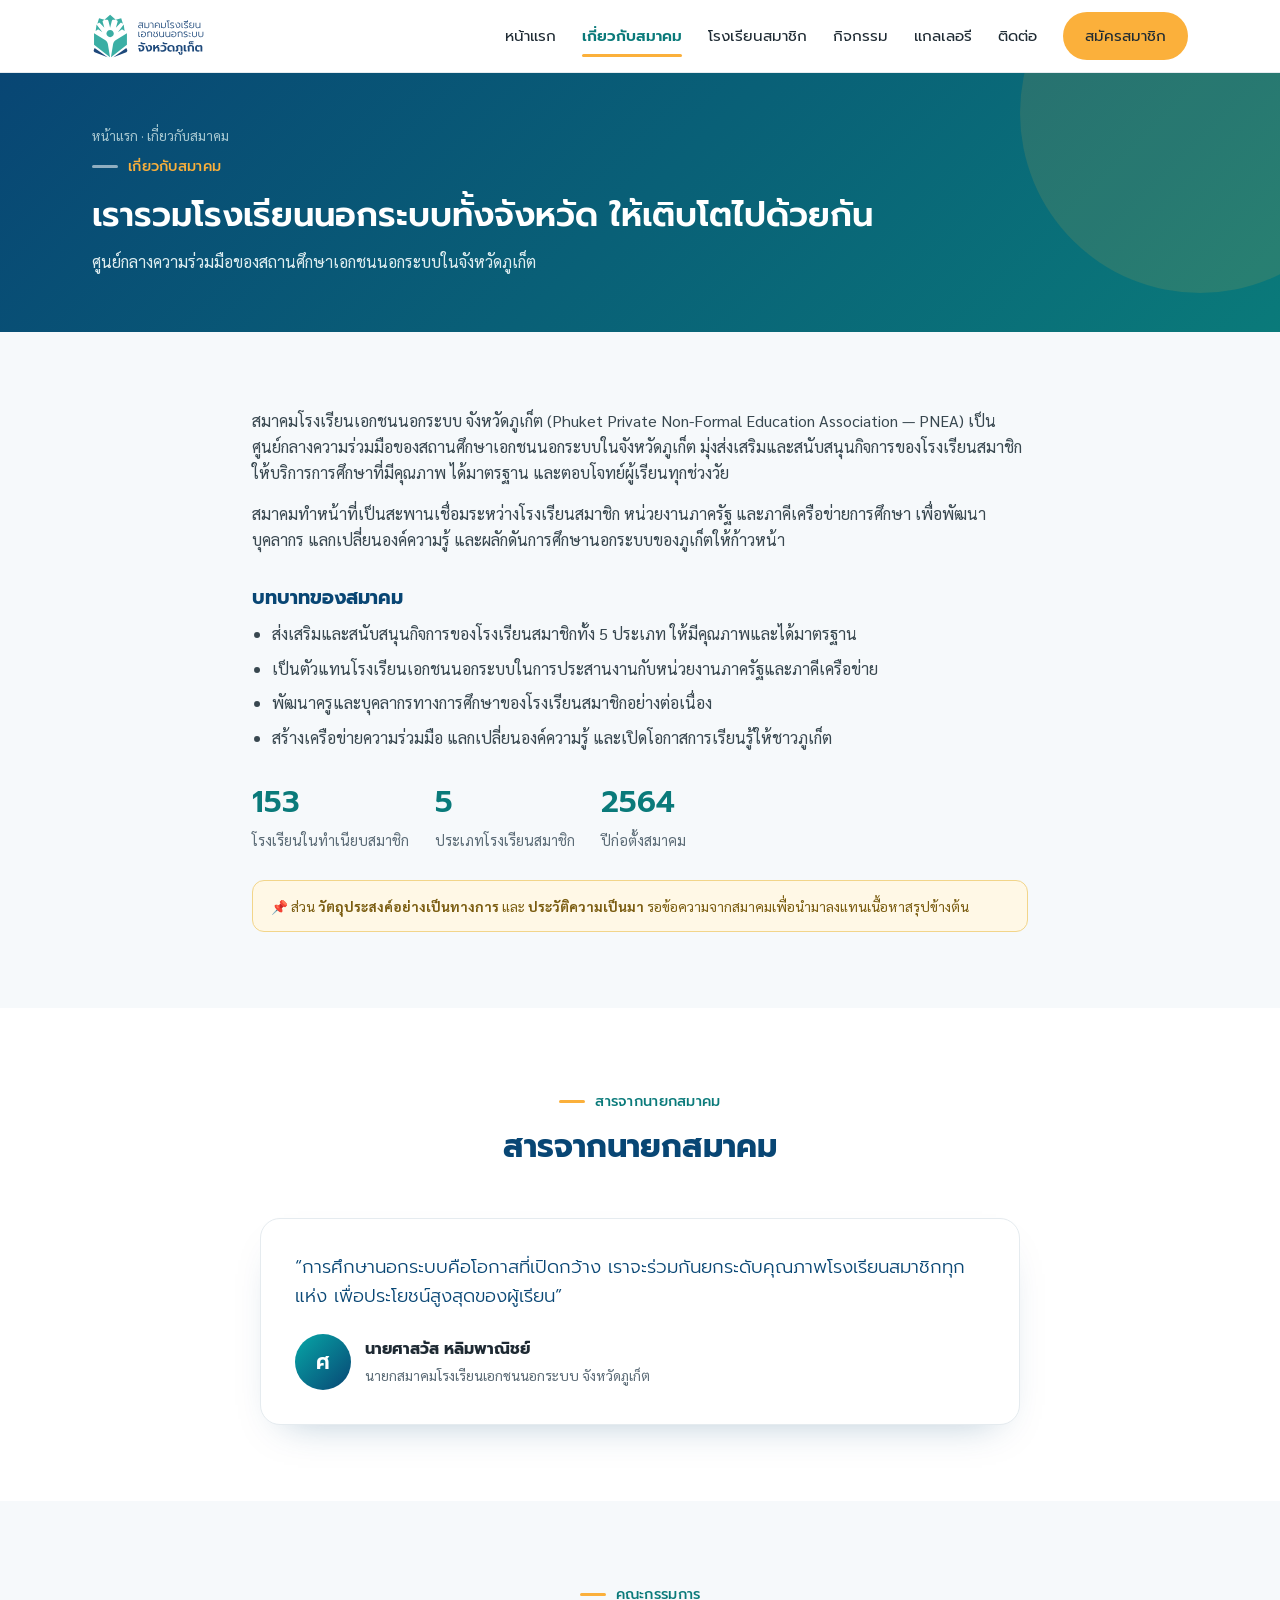
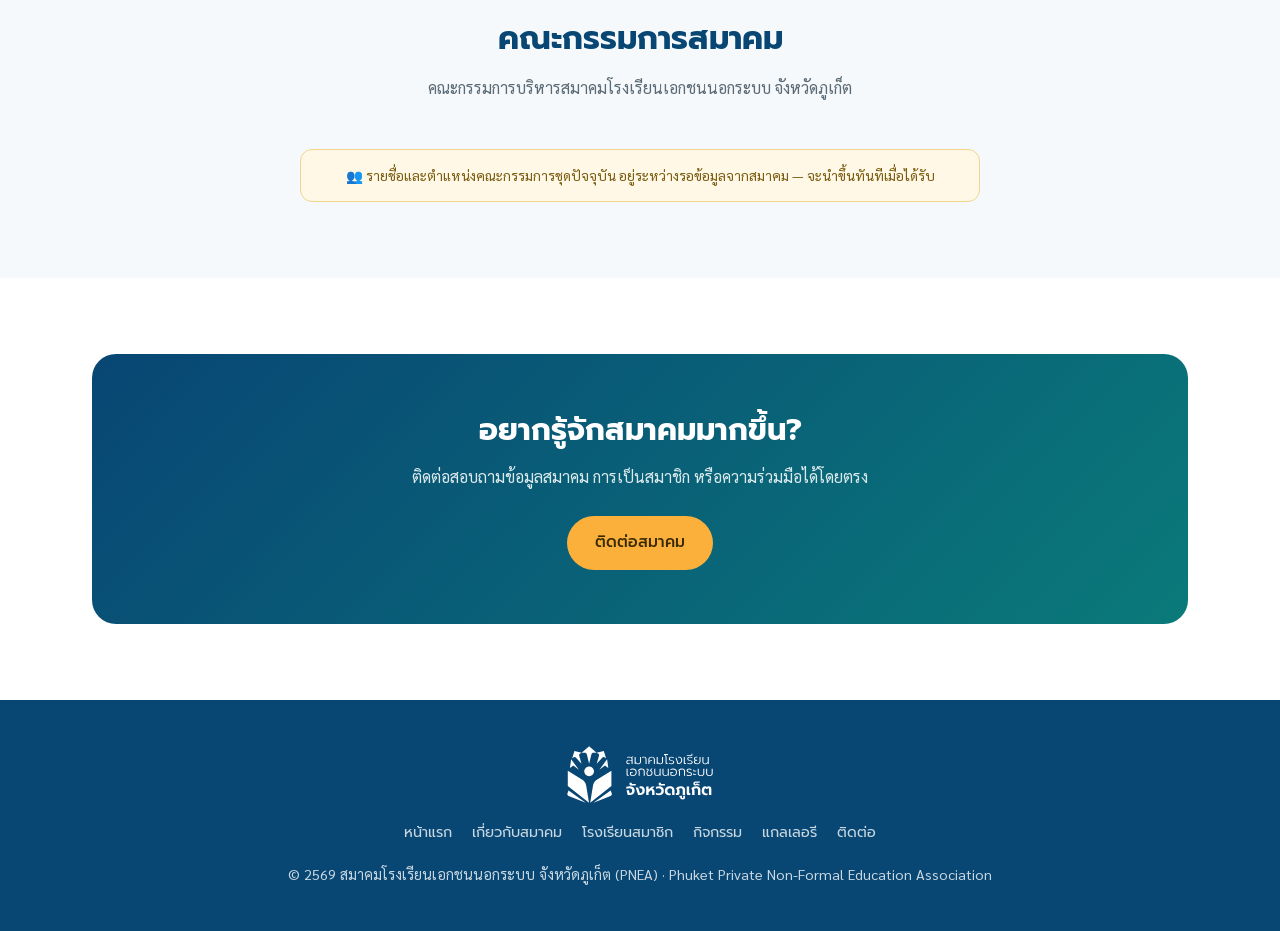
==== commit 9d90af04: "brand: footer ใช้โลโก้กลับสี (ขาว) บนพื้นน้ำเงินตรง ๆ เลิกใช้กล่องขาวรอง + OG image ใหม่จากโลโก้จริง" ====
--- a/about.html
+++ b/about.html
@@ -120,7 +120,7 @@
 
 <footer>
   <div class="wrap">
-    <a class="logo foot-logo" href="index.html"><img src="img/logo-th.svg" alt="PNEA – สมาคมโรงเรียนเอกชนนอกระบบ จังหวัดภูเก็ต" width="548" height="223"></a>
+    <a class="logo foot-logo" href="index.html"><img src="img/logo-th-white.svg" alt="PNEA – สมาคมโรงเรียนเอกชนนอกระบบ จังหวัดภูเก็ต" width="548" height="223"></a>
     <div class="foot-nav">
       <a href="index.html">หน้าแรก</a>
       <a href="about.html">เกี่ยวกับสมาคม</a>
--- a/css/style.css
+++ b/css/style.css
@@ -234,11 +234,11 @@
 footer .logo{justify-content:center;margin-bottom:14px}
 footer .brand-name{color:#fff}
 footer a{color:var(--gold)}
-/* กำหนดขนาดตรง ๆ ไม่พึ่ง width:auto — ทั้งไฟล์ตั้ง border-box ไว้ height จึงรวม padding
-   แล้วเบราว์เซอร์คำนวณ width:auto ของ SVG ไม่ออก · 130x58 = เนื้อ 98x40 = อัตราส่วน 2.45 ตรงไฟล์
+/* ใช้โลโก้เวอร์ชันกลับสี (ขาว) วางบนพื้นน้ำเงินตรง ๆ — เลิกใช้กล่องขาวรองแล้ว
+   กำหนดขนาดตรง ๆ ไม่พึ่ง width:auto (150x61 = อัตราส่วน 2.46 ตรงไฟล์)
    🔴 max-width:none จำเป็น — กฎรวม img{max-width:100%} ไปอิงความกว้างของ <a> ที่เป็น flex แล้ววัดได้ 0
-   ทำให้โลโก้ยุบเหลือ 32px (เท่ากับ padding ล้วน) ทั้งที่ตั้ง width:130px ไว้แล้ว */
-.foot-logo img{width:130px;height:58px;max-width:none;background:#fff;padding:9px 16px;border-radius:12px;display:block}
+   ทำให้โลโก้ยุบจนเหลือแทบไม่เห็น ทั้งที่ตั้ง width ไว้แล้ว */
+.foot-logo img{width:150px;height:61px;max-width:none;display:block}
 .foot-nav{display:flex;gap:20px;justify-content:center;flex-wrap:wrap;margin:16px 0 18px}
 .foot-nav a{color:#c9d8e0;font-family:'Prompt';font-size:.9rem}
 .foot-nav a:hover{color:#fff}
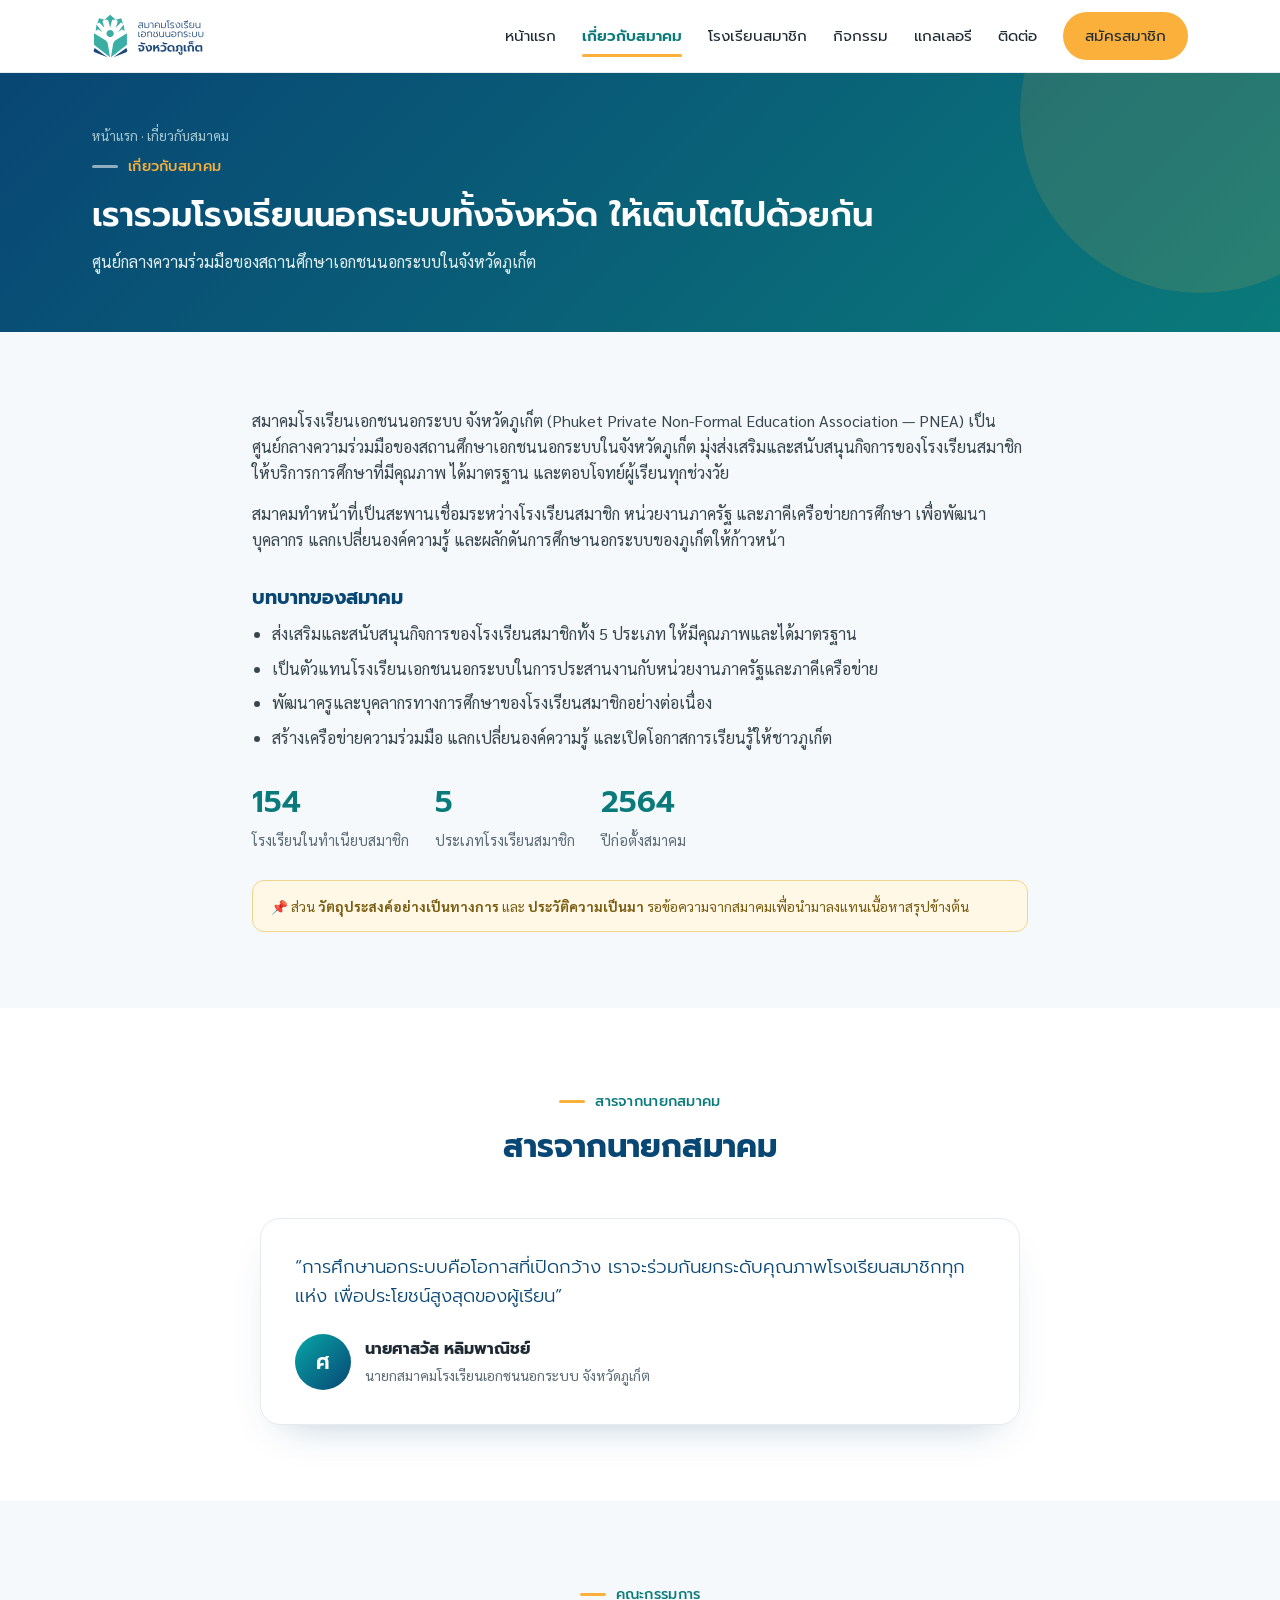
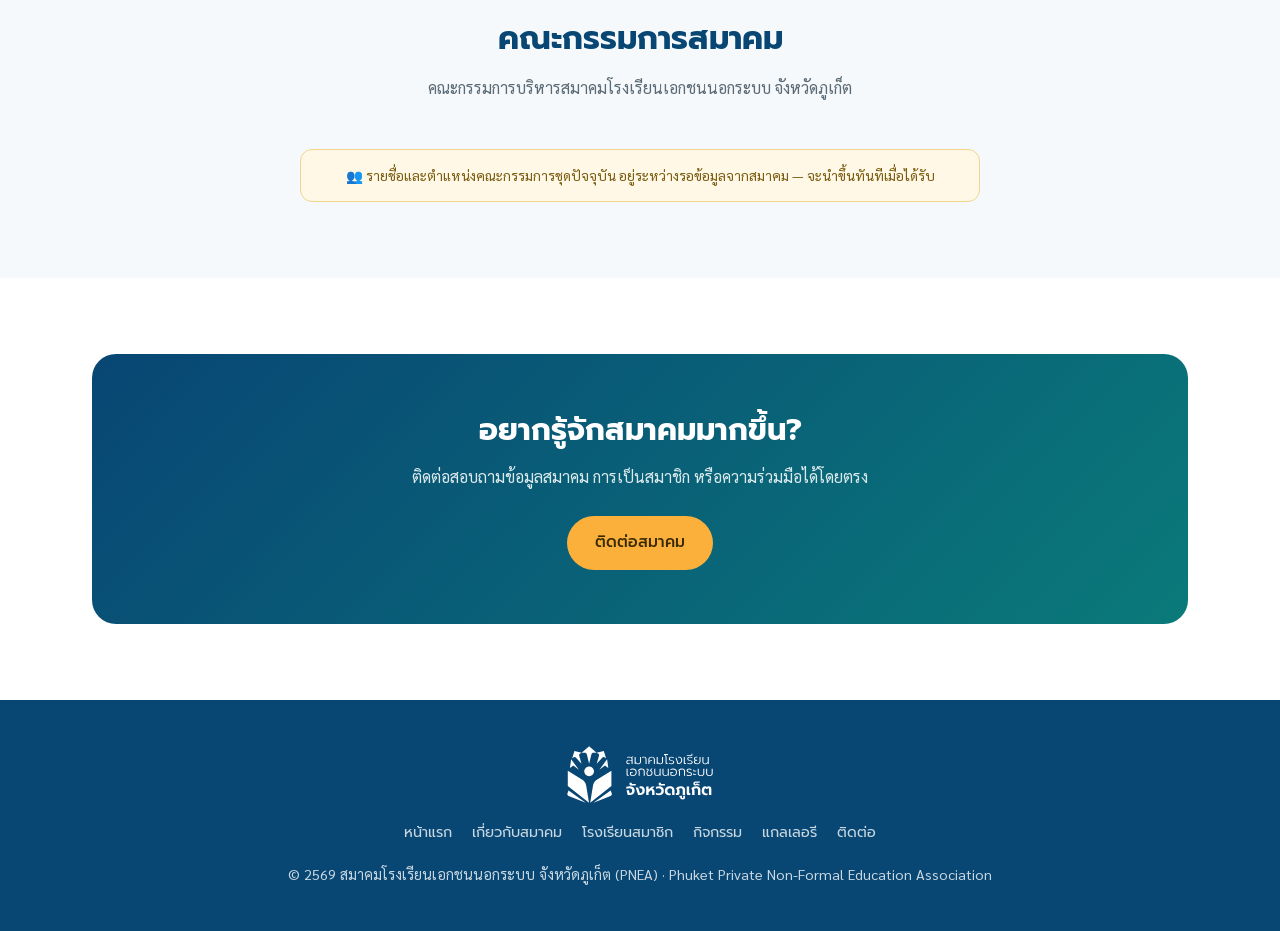
==== commit f160d3c0: "content: ที่อยู่ทางการจากทะเบียน สช. 151 แห่ง (ครบ 154/154) + ประเภทตามทะเบียน + ชื่ออังกฤษทางการ 10" ====
--- a/about.html
+++ b/about.html
@@ -69,7 +69,7 @@
     </ul>
 
     <div class="stat-row">
-      <div class="stat"><b class="n-schools">153</b><span>โรงเรียนในทำเนียบสมาชิก</span></div>
+      <div class="stat"><b class="n-schools">154</b><span>โรงเรียนในทำเนียบสมาชิก</span></div>
       <div class="stat"><b>5</b><span>ประเภทโรงเรียนสมาชิก</span></div>
       <div class="stat"><b>2564</b><span>ปีก่อตั้งสมาคม</span></div>
     </div>
